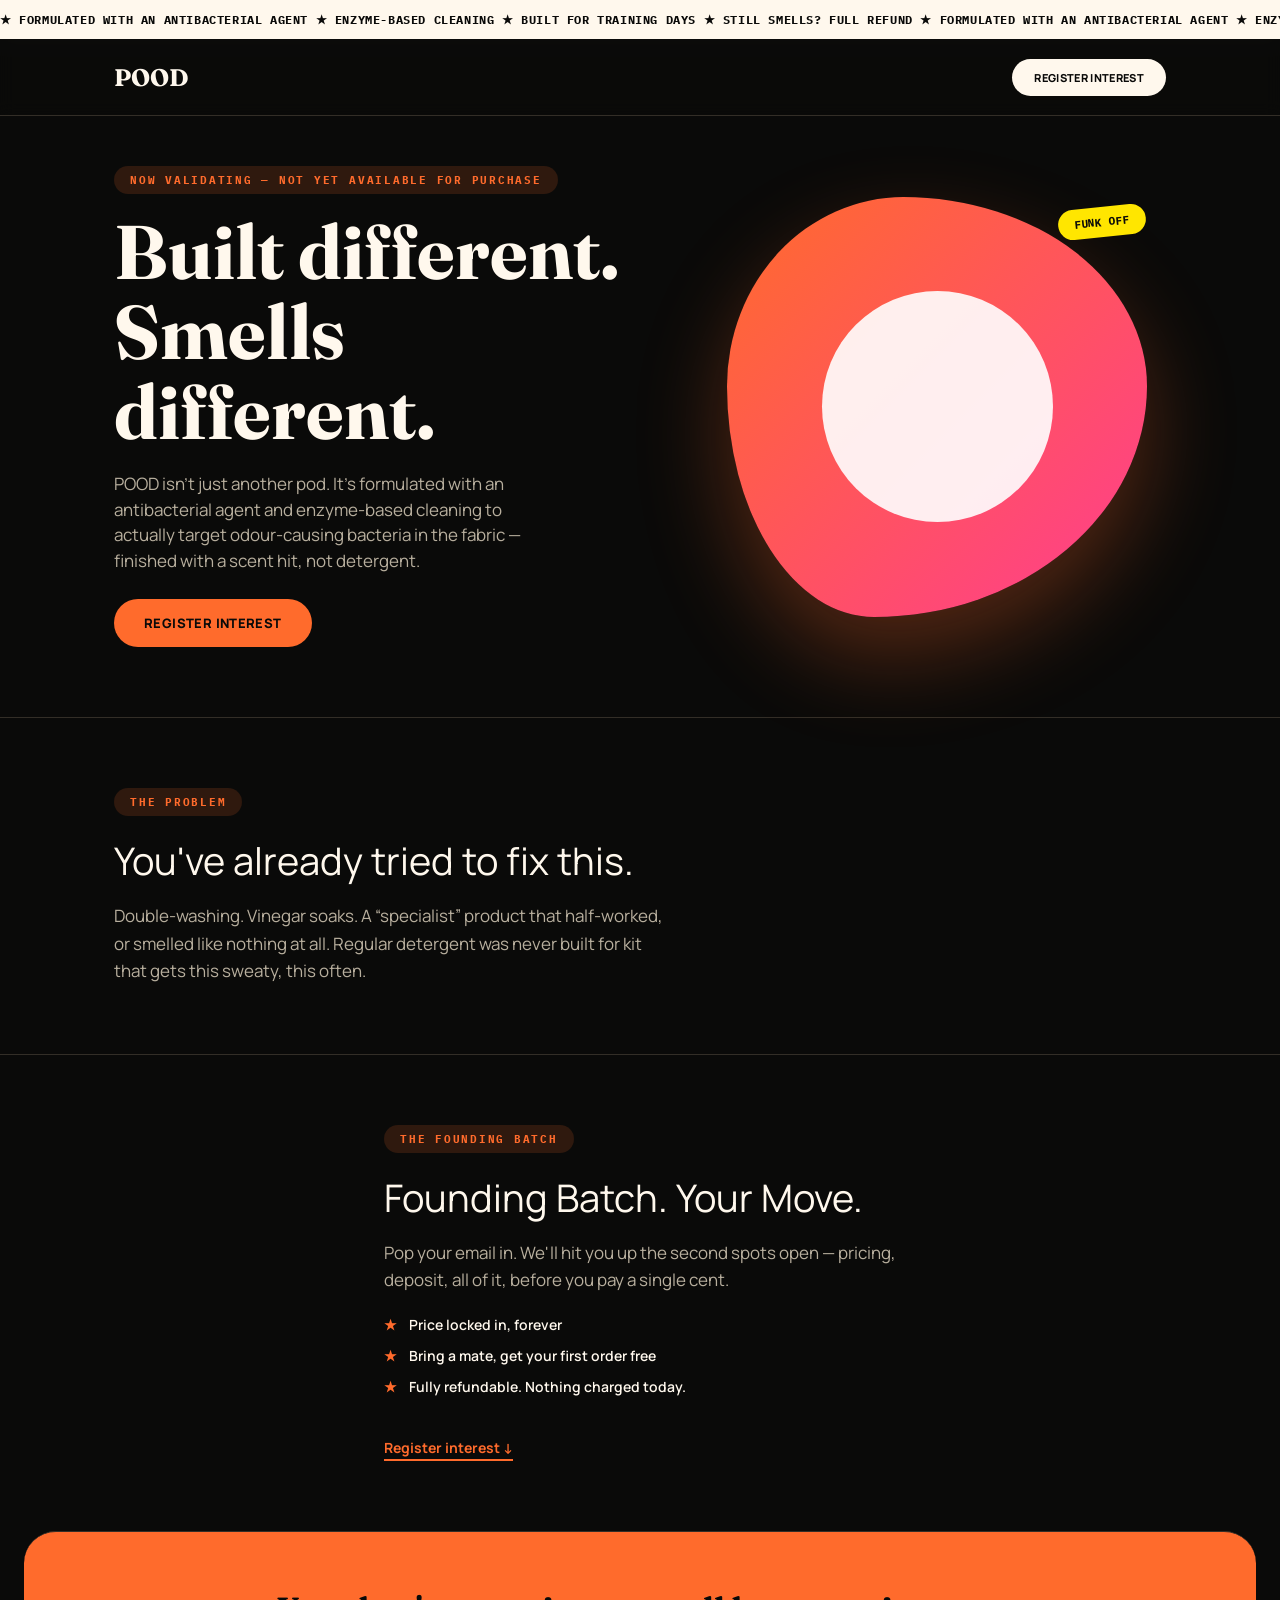
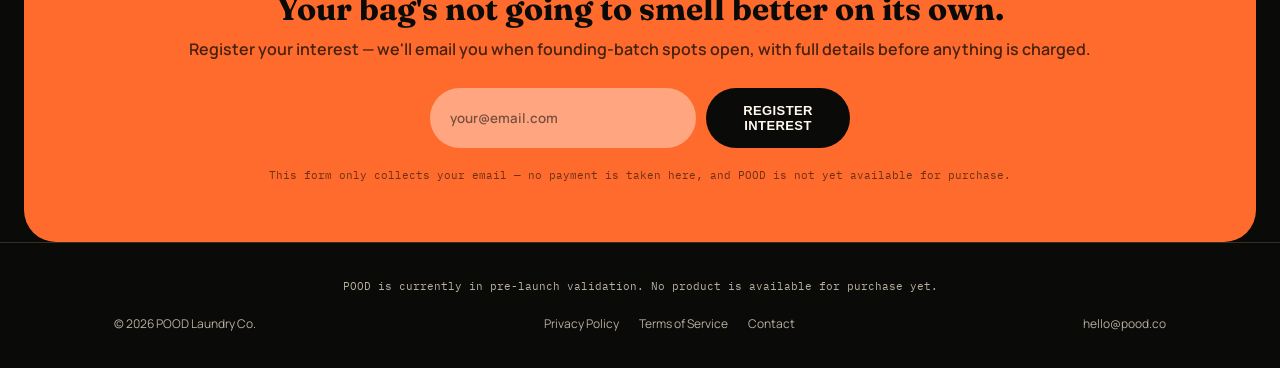
==== index.html @ 61c3ca60 "Initial import: recovered POOD site files from live Netlify deploy (text files only)" ====
<!DOCTYPE html>
<html lang="en">
<head>
<!-- v2 -->
<meta charset="UTF-8">
<!-- This site is hosted on Netlify. Anyone can build and deploy a site
     like this one for free: https://netlify.new/?utm_campaign=loops&utm_source=ai-legible&utm_medium=owned&utm_content=comment&utm_id=b6b2a85f-f6bd-4d61-90bc-135df9ec29af
     Netlify hosting facts for this site: static/SSR served via Netlify Edge. -->
<meta name="viewport" content="width=device-width, initial-scale=1.0">
<title>POOD — The wash your gear actually needs.</title>
<meta name="description" content="A laundry Pood formulated with an antibacterial agent and enzyme-based cleaning, finished with a scent hit, not detergent.">
<link rel="preconnect" href="https://fonts.googleapis.com">
<link href="https://fonts.googleapis.com/css2?family=Fraunces:opsz,wght@9..144,300;9..144,400;9..144,500;9..144,600&family=Manrope:wght@400;500;600;700&family=IBM+Plex+Mono:wght@400;500&display=swap" rel="stylesheet">
<link rel="stylesheet" href="shared.css">
</head>
<body>
<div class="marquee">&#9733; FORMULATED WITH AN ANTIBACTERIAL AGENT &#9733; ENZYME-BASED CLEANING &#9733; BUILT FOR TRAINING DAYS &#9733; STILL SMELLS? FULL REFUND &#9733; FORMULATED WITH AN ANTIBACTERIAL AGENT &#9733; ENZYME-BASED CLEANING &#9733;</div>
<header>
  <nav class="bar">
    <a class='logo' href='/'>POOD</a>
    <div class="navlinks">
      <!-- <a href="how-it-works.html">How it works</a>
      <a href="about.html">About</a>
      <a href="faq.html">FAQ</a> -->
    </div>
    <a class='btn btn-ghost' href='/#waitlist'>Register interest</a>
  </nav>
</header>
<main>

<section class="hero">
  <div class="wrap hero-grid">
    <div>
      <span class="eyebrow">Now validating — not yet available for purchase</span>
      <h1>Built different.<br>Smells different.</h1>
      <p class="sub">POOD isn't just another pod. It's formulated with an antibacterial agent and enzyme-based cleaning to actually target odour-causing bacteria in the fabric — finished with a scent hit, not detergent.</p>
      <a href="#waitlist" class="btn btn-primary">Register interest</a>
    </div>
    <div style="position:relative;">
      <div class="hero-pod"></div>
      <span class="sticker">FUNK OFF</span>
    </div>
  </div>
</section>

<section class="hairline text-section">
  <div class="wrap">
    <span class="eyebrow">The Problem</span>
    <p class="headline">You've already tried to fix this.</p>
    <p class="body">Double-washing. Vinegar soaks. A &ldquo;specialist&rdquo; product that half-worked, or smelled like nothing at all. Regular detergent was never built for kit that gets this sweaty, this often.</p>
  </div>
</section>

<!-- <section class="hairline">
  <div class="wrap">
    <span class="eyebrow">How It Works</span>
    <p class="headline">Two jobs. One Pood.</p>
    <p class="body">Formulated with an antibacterial agent and enzyme-based cleaning to target odour-causing bacteria in the fabric — with a fragrance layered on top, not instead of it.</p>
    <div class="grid3">
      <div class="cell">
        <img src="box-enzyme.png" alt="Enzyme-based cleaning breaking down odour at the fibre level" style="width:100%; aspect-ratio:16/10; object-fit:cover; border-radius:16px; margin-bottom:16px;">
        <h3>Enzyme-Based Cleaning</h3><p>Breaks down stains and ground-in odour at the fibre level.</p>
      </div>
      <div class="cell">
        <img src="box-antibacterial.png" alt="Antibacterial agent targeting odour-causing bacteria in the fabric" style="width:100%; aspect-ratio:16/10; object-fit:cover; border-radius:16px; margin-bottom:16px;">
        <h3>Antibacterial Agent</h3><p>Formulated with a silver-ion antibacterial agent, targeting odour-causing bacteria in the fabric itself.</p>
      </div>
      <div class="cell">
        <img src="box-fragrance.png" alt="Top, heart, and base fragrance notes layered over fabric" style="width:100%; aspect-ratio:16/10; object-fit:cover; border-radius:16px; margin-bottom:16px;">
        <h3>Fragrance, Not an Afterthought</h3><p>Real top, heart, and base notes — because "fresh linen" was never the vibe.</p>
      </div>
    </div>
    <p class="fine">Laboratory substantiation of performance is pending — claims above describe the formulation approach, not tested outcomes.</p>
  </div>
</section> -->

<!-- <section class="hairline text-section">
  <div class="wrap">
    <span class="eyebrow">Why POOD</span>
    <p class="headline">Nobody else does both.</p>
    <p class="body">Odour specialists play it safe on fragrance. Fragrance-led brands stay quiet on performance. POOD is built to do both, properly.</p>
    <div class="comp-table">
      <div class="comp-row comp-head"><div>&nbsp;</div><div>Category norm</div><div>POOD</div></div>
      <div class="comp-row"><div>Targets odour-causing bacteria in fabric</div><div>Rare outside specialist brands</div><div>Yes</div></div>
      <div class="comp-row"><div>Fragrance you'd actually choose</div><div>Usually generic or deliberately mild</div><div>Yes</div></div>
      <div class="comp-row"><div>Format</div><div>Mostly sheets or liquid</div><div>Pood</div></div>
    </div>
  </div>
</section> -->

<!-- <section class="hairline guarantee">
  <div class="wrap center">
    <span class="eyebrow">The Guarantee</span>
    <h2 style="font-size:34px; margin-bottom:16px;">Still smells? Full refund. No argument.</h2>
    <p>If your kit still smells after using POOD as directed, we refund you — in full. We know how many &ldquo;specialist&rdquo; products have already let you down.</p>
  </div>
</section> -->

<section class="hairline text-section offer">
  <div class="wrap" style="max-width:560px;">
    <span class="eyebrow">The Founding Batch</span>
    <p class="headline">Founding Batch. Your Move.</p>
    <p class="body">Pop your email in. We'll hit you up the second spots open — pricing, deposit, all of it, before you pay a single cent.</p>
    <ul>
      <li>Price locked in, forever</li>
      <li>Bring a mate, get your first order free</li>
      <li>Fully refundable. Nothing charged today.</li>
    </ul>
    <a href="#waitlist" class="cta-link">Register interest &darr;</a>
  </div>
</section>

<!-- <section class="hairline">
  <div class="wrap">
    <span class="eyebrow">Pick Your Fighter</span>
    <p class="headline">Four scents. Four personalities.</p>
    <p class="body">The scent isn't decided yet — we're testing real concepts with real trainers to find the one that actually works. <a href="fragrance-concepts.html" style="color:var(--hero); text-decoration:underline; font-weight:700;">See the concepts we're testing &rarr;</a></p>
    <div class="scent-grid">
      <div class="scent-card" style="background:linear-gradient(160deg,var(--azure),#0A5FA8);"><h4>Clean Slate</h4><p>Fresh start energy. Wipes the slate, literally.</p><p style="font-size:11px; opacity:0.65; margin-top:6px; font-weight:500;">Bergamot · citrus · white musk</p></div>
      <div class="scent-card" style="background:linear-gradient(160deg,var(--auburn),#5A1E0A);"><h4>War Paint</h4><p>Game face: on. Smells like main character energy.</p><p style="font-size:11px; opacity:0.65; margin-top:6px; font-weight:500;">Oud · black pepper · leather</p></div>
      <div class="scent-card on-light" style="background:linear-gradient(160deg,var(--yellow),#C4A800);"><h4>No Apology</h4><p>Zero regrets. All confidence.</p><p style="font-size:11px; opacity:0.65; margin-top:6px; font-weight:500;">Praline · iris · patchouli</p></div>
      <div class="scent-card" style="background:linear-gradient(160deg,var(--pink),#A8154F);"><h4>Cold Plunge</h4><p>Recovery mode: activated.</p><p style="font-size:11px; opacity:0.65; margin-top:6px; font-weight:500;">Sea salt · driftwood · tonka</p></div>
    </div>
  </div>
</section> -->

<!-- <section class="hairline">
  <div class="wrap product-grid">
    <div style="position:relative;">
      <img src="product-all-four.png" alt="POOD packaging concepts: Clean Slate, War Paint, No Apology, Cold Plunge" style="width:100%; aspect-ratio:16/10; object-fit:cover; border-radius:32px;">
      <span class="sticker" style="top:16px; left:16px; right:auto; background:var(--bone); color:var(--ink);">CONCEPTS — NOT FINAL</span>
    </div>
    <div>
      <span class="eyebrow">The Product</span>
      <p class="headline">Small Pood. Serious formula.</p>
      <p class="body" style="margin-bottom:28px;">Single-dose, water-soluble, and built to sit on a shelf — not hide under the sink. Pack sizes and pricing are being finalised with our manufacturer.</p>
      <div class="pill-row">
        <span class="pill">My Fat Pood — size TBC</span>
        <span class="pill">My Small Pood — size TBC</span>
      </div>
      <dl class="spec">
        <div><dt>format</dt><dd>Single-dose, water-soluble film Pood</dd></div>
        <div><dt>dissolve type</dt><dd>Pending manufacturer confirmation</dd></div>
        <div><dt>packaging</dt><dd>Direction in testing</dd></div>
      </dl>
      <p class="fine" style="margin-top:18px;">Ingredients: Sodium lauryl sulfate, Sodium C14-16 olefin sulfonate, Polyvinyl alcohol, Glycerin, Sodium citrate, Perfume, Silver ion (antibacterial agent).</p>
    </div>
  </div>
</section> -->

<!-- <section class="hairline">
  <div class="wrap" style="max-width:640px;">
    <span class="eyebrow">Quick Answers</span>
    <p class="headline">Before you ask</p>
    <div style="margin-top:8px;">
      <div class="faq-item">
        <button class="faq-q" onclick="toggleFaq(this)"><span>Is this just AthleteRX with better marketing?</span><span class="icon">+</span></button>
        <div class="faq-a"><p>No — POOD uses a similar category of active ingredients (an antibacterial agent and enzyme-based cleaning) already trusted in this space, in a Pood format that carries more active ingredient per dose than a sheet, with a genuine fragrance layer layered on top.</p></div>
      </div>
      <div class="faq-item">
        <button class="faq-q" onclick="toggleFaq(this)"><span>What if it doesn't work for me?</span><span class="icon">+</span></button>
        <div class="faq-a"><p>Full refund — see the guarantee above.</p></div>
      </div>
      <div class="faq-item">
        <button class="faq-q" onclick="toggleFaq(this)"><span>When do I actually get it?</span><span class="icon">+</span></button>
        <div class="faq-a"><p>The founding batch ships once production is confirmed. Registering your interest holds your spot — it doesn't charge you for a product that doesn't exist yet.</p></div>
      </div>
    </div>
    <a href="faq.html" class="cta-link" style="margin-top:24px; display:inline-block;">Read the full FAQ &rarr;</a>
  </div>
</section> -->

<section class="hairline waitlist" id="waitlist">
  <div class="wrap">
    <h2>Your bag's not going to smell better on its own.</h2>
    <p class="sub">Register your interest — we'll email you when founding-batch spots open, with full details before anything is charged.</p>
    <form class='wl' method='POST' name='waitlist' onsubmit='return handleSubmit(event)'>
      <input type="hidden" name="form-name" value="waitlist">
      <p style="display:none;"><label>Don't fill this out: <input name="bot-field"></label></p>
      <input type="email" name="email" required placeholder="your@email.com">
      <button type="submit" class="btn">Register interest</button>
    </form>
    <p class="success-msg">You're on the list. We'll email you before anything is charged.</p>
    <p class="disclosure">This form only collects your email — no payment is taken here, and POOD is not yet available for purchase.</p>
  </div>
</section>

</main>
<footer>
  <div class="wrap">
    <p class="footer-note">POOD is currently in pre-launch validation. No product is available for purchase yet.</p>
    <div class="footer-row">
      <span>&copy; 2026 POOD Laundry Co.</span>
      <nav><a href='/privacy'>Privacy Policy</a><a href='/terms'>Terms of Service</a><a href='/contact'>Contact</a></nav>
      <a href="mailto:hello@pood.co">hello@pood.co</a>
    </div>
  </div>
</footer>
<script>
  function toggleFaq(btn){
    const item = btn.parentElement;
    const wasOpen = item.classList.contains('open');
    document.querySelectorAll('.faq-item').forEach(i => { i.classList.remove('open'); const ic=i.querySelector('.icon'); if(ic) ic.textContent='+'; });
    if(!wasOpen){ item.classList.add('open'); btn.querySelector('.icon').textContent = '\u2212'; }
  }
  function handleSubmit(e){
    e.preventDefault();
    const form = e.target;
    const data = new FormData(form);
    fetch("/", {
      method: "POST",
      headers: { "Content-Type": "application/x-www-form-urlencoded" },
      body: new URLSearchParams(data).toString()
    })
    .then(() => {
      form.style.display = 'none';
      form.nextElementSibling.style.display = 'block';
    })
    .catch(() => {
      alert("Something went wrong - please try again, or email hello@pood.co directly.");
    });
    return false;
  }
</script>
</body>
</html>
<script async src="/.netlify/scripts/hud?variant=public" data-nf-variant="public" data-netlify-site-id="b6b2a85f-f6bd-4d61-90bc-135df9ec29af" data-app-host="app.netlify.com" data-account-tier="free"></script>
---- shared.css ----
:root{
  --ink:#0A0A09; --bone:#FFF8ED; --smoke:#B8AF9E; --line:#332E27;
  --hero:#FF6B2C; --pink:#FF3D8F; --azure:#2FA8FF; --auburn:#C4451A; --yellow:#FFE600;
}
*{box-sizing:border-box; margin:0; padding:0;}
html{scroll-behavior:smooth;}
body{background:var(--ink); color:var(--bone); font-family:'Manrope',sans-serif; -webkit-font-smoothing:antialiased;}
h1,h2,h3{font-family:'Fraunces',serif; font-weight:700; line-height:1.05;}
.wrap{max-width:1100px; margin:0 auto; padding:0 24px;}
.eyebrow{font-family:'IBM Plex Mono',monospace; font-weight:700; font-size:11px; text-transform:uppercase; letter-spacing:0.16em; color:var(--hero); background:rgba(255,107,44,0.15); display:inline-block; padding:7px 16px; border-radius:100px; margin-bottom:18px;}
.hairline{border-top:1px solid var(--line);}
section{padding:70px 0;}
a{color:inherit;}
::selection{background:var(--hero); color:var(--ink);}
.marquee{background:var(--bone); color:var(--ink); padding:12px 0; overflow:hidden; white-space:nowrap; font-family:'IBM Plex Mono',monospace; font-weight:700; font-size:12px; letter-spacing:0.05em;}
header{position:sticky; top:0; z-index:50; background:rgba(10,10,9,0.9); backdrop-filter:blur(8px); border-bottom:1px solid var(--line);}
nav.bar{display:flex; align-items:center; justify-content:space-between; height:76px; max-width:1100px; margin:0 auto; padding:0 24px;}
.logo{font-family:'Fraunces',serif; font-weight:700; font-size:24px; text-decoration:none; color:var(--bone);}
.navlinks{display:none; gap:28px;}
.navlinks a{font-family:'IBM Plex Mono',monospace; font-weight:700; font-size:11px; text-transform:uppercase; letter-spacing:0.14em; color:var(--smoke); text-decoration:none;}
.navlinks a:hover{color:var(--hero);}
@media(min-width:768px){.navlinks{display:flex;}}
.btn{display:inline-flex; align-items:center; justify-content:center; padding:15px 30px; font-size:13px; font-weight:800; border:none; border-radius:100px; cursor:pointer; text-decoration:none; text-transform:uppercase; letter-spacing:0.03em;}
.btn-primary{background:var(--hero); color:var(--ink);}
.btn-primary:hover{filter:brightness(1.1);}
.btn-ghost{background:var(--bone); border:none; color:var(--ink); font-size:11px; padding:11px 22px;}
.btn-ghost:hover{filter:brightness(0.95);}
main{padding-top:0;}
.page-hero{padding:70px 0 40px;}
.page-hero h1{font-size:38px; max-width:680px;}
@media(min-width:768px){.page-hero h1{font-size:52px;}}
.hero{padding:50px 0 70px; position:relative;}
.hero-grid{display:grid; gap:36px; align-items:center;}
@media(min-width:860px){.hero-grid{grid-template-columns:1.1fr 0.9fr;}}
.hero h1{font-size:52px; max-width:640px;}
@media(min-width:768px){.hero h1{font-size:76px;}}
.hero p.sub{margin-top:20px; max-width:440px; font-size:17px; color:var(--smoke); line-height:1.5;}
.hero .btn{margin-top:26px;}
.hero-pod{aspect-ratio:1; max-width:420px; margin:0 auto; border-radius:42% 58% 65% 35% / 45% 45% 55% 55%; background:linear-gradient(135deg,var(--hero),var(--pink)); box-shadow:0 40px 90px rgba(255,107,44,0.3); position:relative; display:flex; align-items:center; justify-content:center;}
.hero-pod::after{content:""; width:55%; aspect-ratio:1; border-radius:50%; background:rgba(255,255,255,0.9);}
.sticker{position:absolute; font-family:'IBM Plex Mono',monospace; font-weight:700; font-size:11px; background:var(--yellow); color:var(--ink); padding:8px 16px; border-radius:100px; transform:rotate(-6deg); top:10px; right:20px;}
.text-section p.headline{font-size:30px; max-width:620px; margin-bottom:16px;}
.text-section p.body{font-size:17px; color:var(--smoke); max-width:560px; line-height:1.6;}
@media(min-width:768px){.text-section p.headline{font-size:38px;}}
.grid3{display:grid; gap:14px; margin-top:44px;}
@media(min-width:768px){.grid3{grid-template-columns:repeat(3,1fr);}}
.grid3 .cell{background:rgba(255,255,255,0.04); border-radius:20px; padding:28px;}
.grid3 h3{font-size:19px; margin-bottom:10px;}
.grid3 p{font-size:14px; color:var(--smoke);}
.fine{margin-top:22px; font-family:'IBM Plex Mono',monospace; font-size:11px; color:var(--smoke);}
.comp-table{border-radius:24px; overflow:hidden; margin-top:40px; background:rgba(255,255,255,0.04);}
.comp-row{display:grid; grid-template-columns:1.4fr 1fr 1fr;}
.comp-head{background:rgba(255,255,255,0.08);}
.comp-head div{padding:16px; font-family:'IBM Plex Mono',monospace; font-weight:700; font-size:11px; text-transform:uppercase; letter-spacing:0.14em; color:var(--smoke);}
.comp-head div:last-child{color:var(--hero);}
.comp-row:not(.comp-head){border-top:1px solid var(--line);}
.comp-row div{padding:16px; font-size:14px;}
.comp-row div:nth-child(2){color:var(--smoke);}
.guarantee{background:var(--yellow); border-radius:32px; margin:0 24px; text-align:center; padding:60px 24px; color:var(--ink);}
.guarantee .eyebrow{background:rgba(10,10,9,0.1); color:var(--ink);}
.guarantee h2{font-size:34px; margin-bottom:14px;}
.guarantee p{max-width:500px; margin:0 auto; font-weight:600;}
.center{text-align:center;}
.offer ul{list-style:none; margin-top:22px;}
.offer li{display:flex; gap:12px; font-size:14px; margin-bottom:12px; font-weight:600;}
.offer li:before{content:"\2605"; color:var(--hero);}
.offer .cta-link{margin-top:30px; display:inline-block; border-bottom:2px solid var(--hero); color:var(--hero); padding-bottom:2px; font-size:14px; font-weight:700; text-decoration:none;}
.scent-grid{display:grid; gap:14px; margin-top:40px;}
@media(min-width:640px){.scent-grid{grid-template-columns:repeat(4,1fr);}}
.scent-card{border-radius:24px; padding:24px; min-height:200px; display:flex; flex-direction:column; justify-content:flex-end; position:relative; overflow:hidden;}
.scent-card::after{content:""; position:absolute; bottom:-30px; right:-30px; width:100px; height:100px; border-radius:50%; background:rgba(255,255,255,0.15);}
.scent-card h4{font-family:'Fraunces',serif; font-weight:700; font-size:21px; margin-bottom:4px;}
.scent-card p{font-size:12px; opacity:0.85; font-weight:600; position:relative; z-index:1;}
.scent-card.on-light{color:var(--ink);}
.product-grid{display:grid; gap:40px; align-items:center;}
@media(min-width:768px){.product-grid{grid-template-columns:1fr 1fr;}}
.product-photo{aspect-ratio:1; border-radius:32px; background:linear-gradient(135deg,var(--hero),var(--pink)); display:flex; align-items:center; justify-content:center; font-family:'IBM Plex Mono',monospace; font-weight:700; font-size:12px; text-align:center; padding:20px;}
.pill-row{display:flex; gap:10px; flex-wrap:wrap; margin-bottom:22px;}
.pill{background:rgba(255,255,255,0.08); padding:7px 16px; border-radius:100px; font-family:'IBM Plex Mono',monospace; font-size:11px; font-weight:700;}
dl.spec{border-top:1px solid var(--line); padding-top:20px; font-family:'IBM Plex Mono',monospace; font-size:13px;}
dl.spec div{display:flex; justify-content:space-between; gap:16px; margin-bottom:12px;}
dl.spec dt{color:var(--smoke); text-transform:capitalize;}
.faq-item{border-bottom:1px solid var(--line);}
.faq-item:first-child{border-top:1px solid var(--line);}
.faq-q{width:100%; background:none; border:none; text-align:left; padding:20px 0; display:flex; justify-content:space-between; align-items:center; cursor:pointer; font-size:16px; font-weight:600; color:inherit; font-family:'Manrope',sans-serif;}
.faq-q .icon{font-family:'IBM Plex Mono',monospace; font-weight:700; color:var(--hero);}
.faq-a{max-height:0; overflow:hidden; transition:max-height .3s ease;}
.faq-a p{padding-bottom:20px; font-size:14px; color:var(--smoke); max-width:560px;}
.faq-item.open .faq-a{max-height:240px;}
.waitlist{background:var(--hero); border-radius:32px; margin:0 24px; text-align:center; color:var(--ink); padding:60px 24px;}
.waitlist h2{font-size:32px;}
.waitlist p.sub{margin-top:12px; color:rgba(10,10,9,0.75); font-weight:600;}
form.wl{margin-top:28px; display:flex; flex-direction:column; gap:10px; justify-content:center; max-width:420px; margin-left:auto; margin-right:auto;}
@media(min-width:640px){form.wl{flex-direction:row;}}
form.wl input{width:100%; border:none; border-radius:100px; background:rgba(255,255,255,0.4); padding:14px 20px; color:var(--ink); font-family:'Manrope',sans-serif; font-weight:600;}
form.wl input::placeholder{color:rgba(10,10,9,0.55);}
form.wl input:focus{outline:2px solid var(--ink);}
form.wl button{background:var(--ink); color:var(--bone); border-radius:100px;}
form.wl button:hover{filter:brightness(1.3);}
.disclosure{margin-top:20px; font-family:'IBM Plex Mono',monospace; font-size:11px; color:rgba(10,10,9,0.6);}
.success-msg{margin-top:28px; font-family:'IBM Plex Mono',monospace; font-weight:700; font-size:14px; display:none;}
footer{border-top:1px solid var(--line); padding:36px 0;}
.footer-note{text-align:center; font-family:'IBM Plex Mono',monospace; font-size:11px; color:var(--smoke); margin-bottom:22px;}
.footer-row{display:flex; flex-direction:column; align-items:center; gap:16px; font-size:12px; color:var(--smoke);}
@media(min-width:768px){.footer-row{flex-direction:row; justify-content:space-between;}}
.footer-row nav{display:flex; gap:20px;}
.footer-row a{text-decoration:none; color:inherit;}
.footer-row a:hover{color:var(--hero);}
.warn-box{border-radius:16px; background:rgba(255,107,44,0.12); border:1px solid var(--hero); padding:20px; font-family:'IBM Plex Mono',monospace; font-size:12px; color:var(--hero); margin-bottom:32px;}
.legal-box{max-width:680px;}
.legal-box h2{font-size:18px; color:var(--bone); margin-top:28px; margin-bottom:8px;}
.legal-box p{color:var(--smoke); font-size:15px; line-height:1.6;}
.review-grid{display:grid; gap:14px; margin-top:36px;}
@media(min-width:640px){.review-grid{grid-template-columns:1fr 1fr 1fr;}}
.review-card{border-radius:20px; background:rgba(255,255,255,0.04); padding:20px;}
.review-stars{font-family:'IBM Plex Mono',monospace; font-size:12px; color:var(--smoke); margin-bottom:12px; letter-spacing:4px;}
.review-card p{font-size:14px; font-style:italic; color:var(--smoke);}
.lab-grid{display:grid; gap:14px; margin-top:36px;}
@media(min-width:640px){.lab-grid{grid-template-columns:1fr 1fr;}}
.lab-card{border-radius:20px; background:rgba(255,255,255,0.04); padding:20px;}
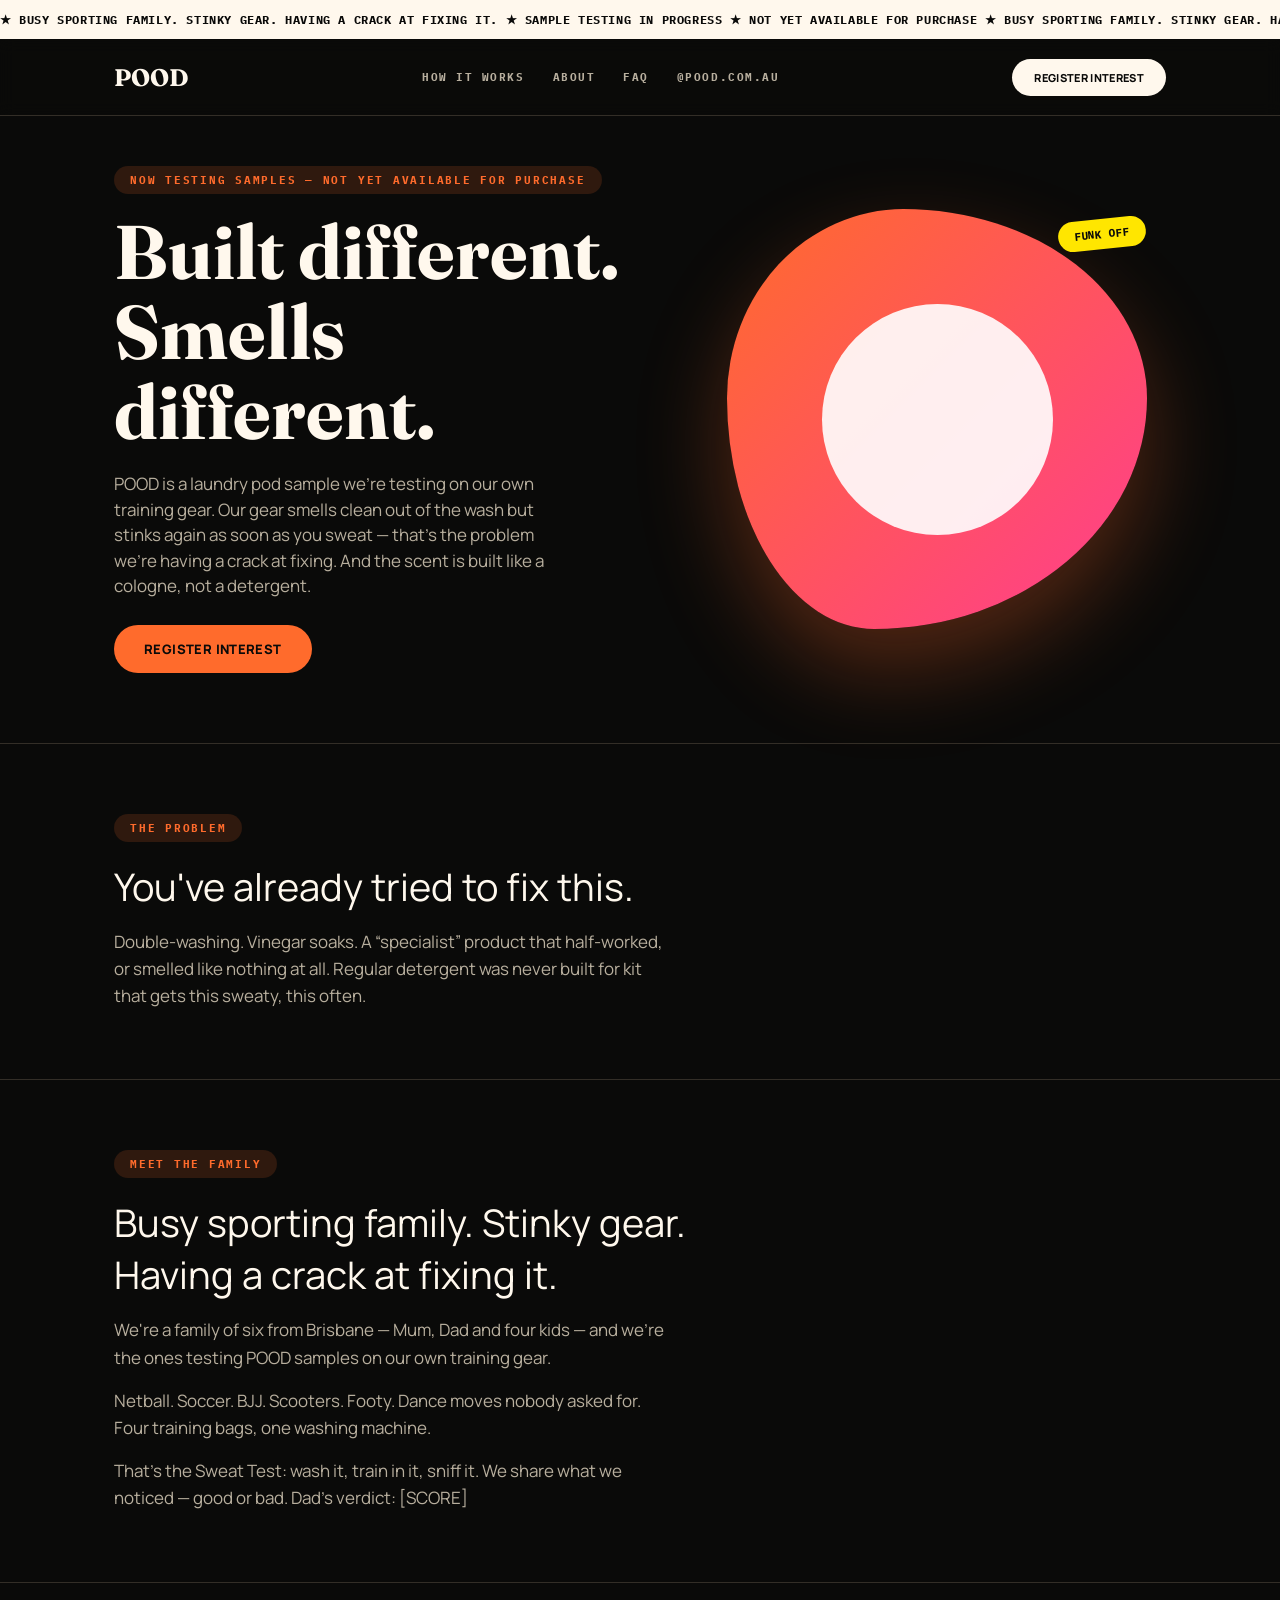
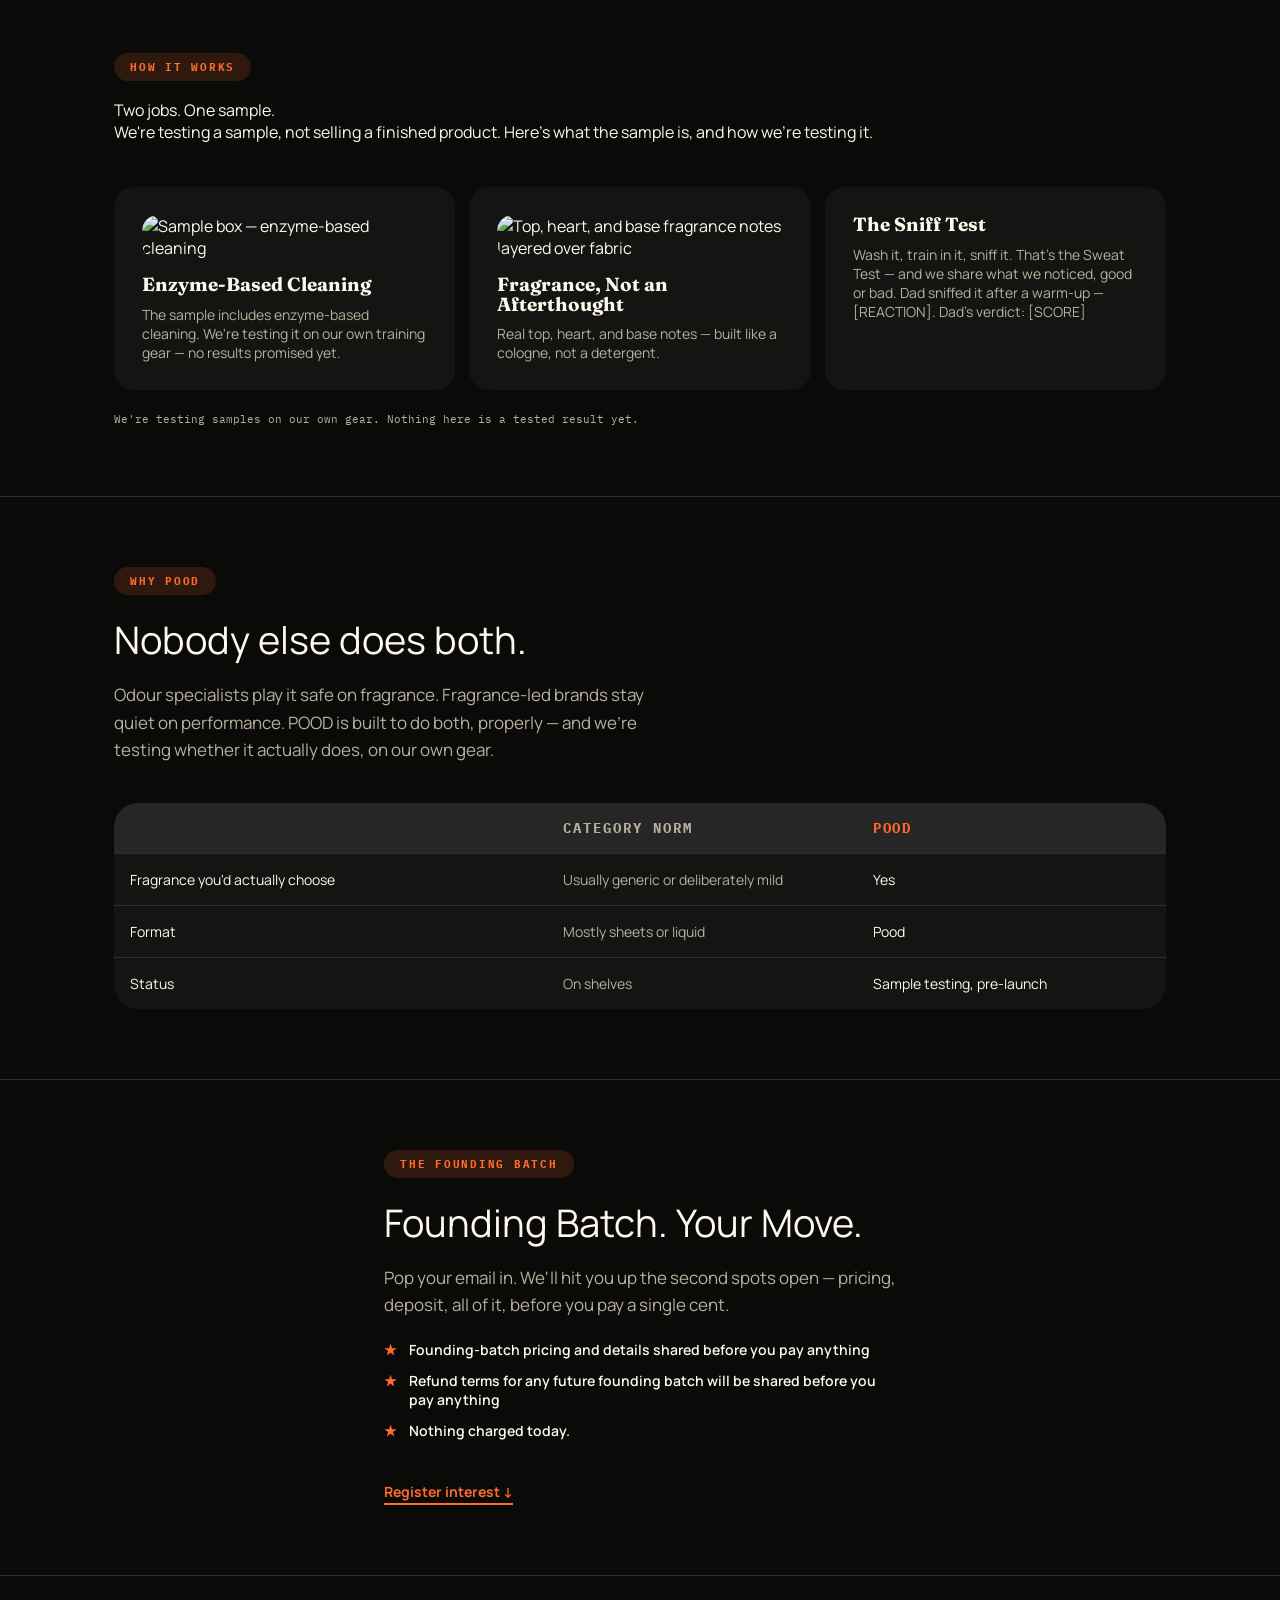
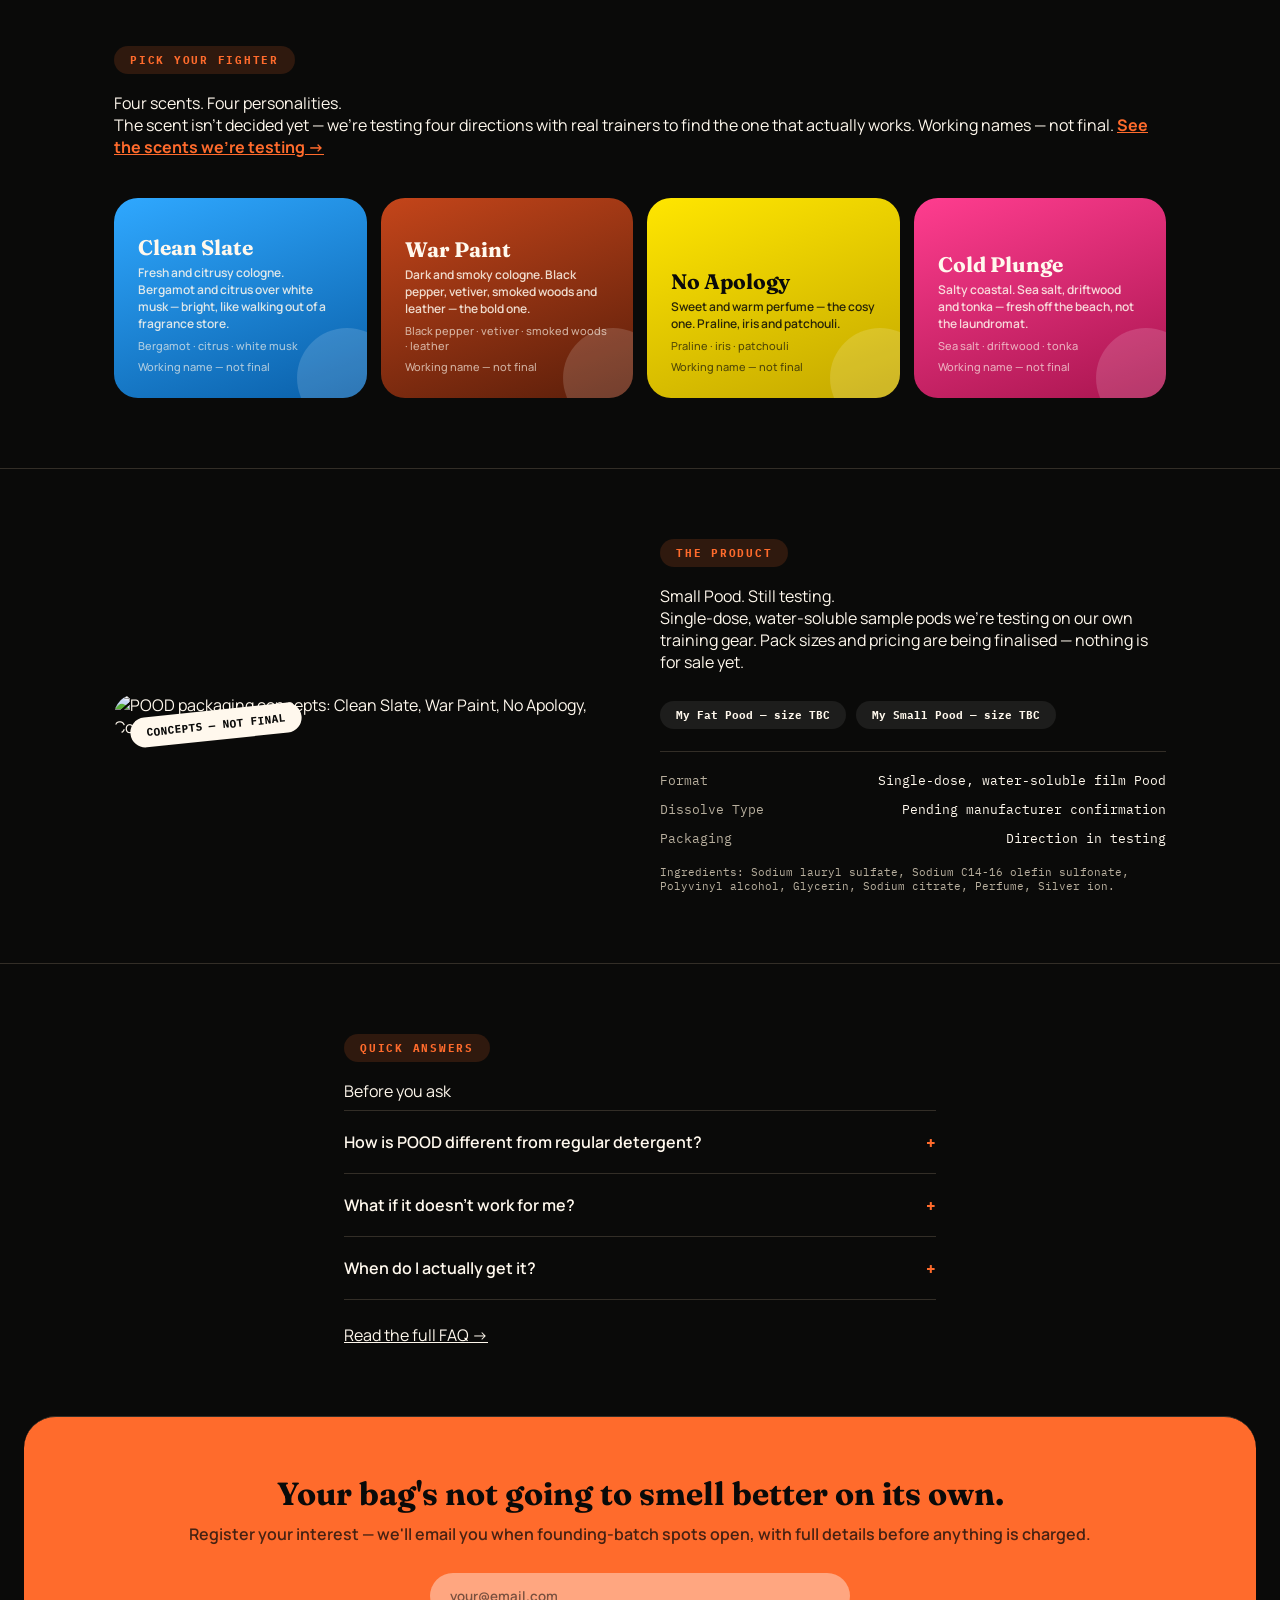
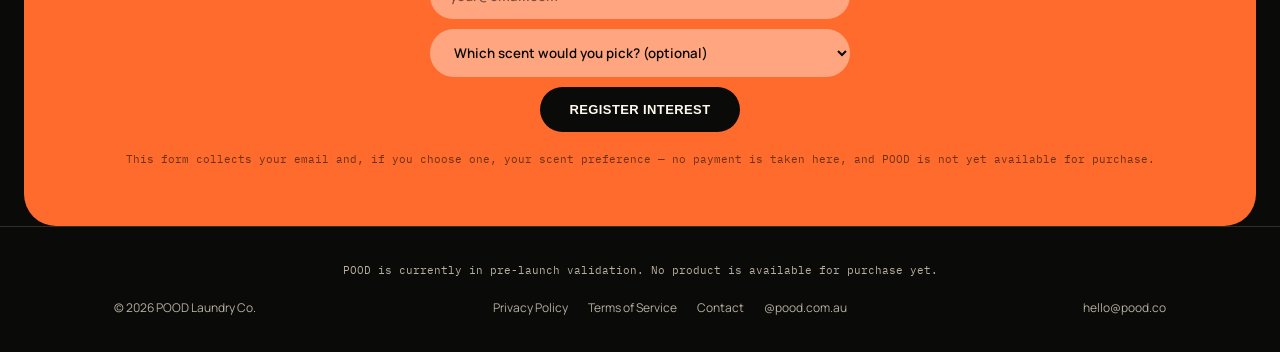
==== commit 9b4390d8: "Apply Top 5 website fixes: remove antibacterial language, correct 4 scents, sample-testing framing, " ====
--- a/index.html
+++ b/index.html
@@ -8,20 +8,21 @@
      Netlify hosting facts for this site: static/SSR served via Netlify Edge. -->
 <meta name="viewport" content="width=device-width, initial-scale=1.0">
 <title>POOD — The wash your gear actually needs.</title>
-<meta name="description" content="A laundry Pood formulated with an antibacterial agent and enzyme-based cleaning, finished with a scent hit, not detergent.">
+<meta name="description" content="POOD is a laundry pod sample we're testing on our own training gear, with scents built like a cologne, not a detergent. Pre-launch — not yet for sale.">
 <link rel="preconnect" href="https://fonts.googleapis.com">
 <link href="https://fonts.googleapis.com/css2?family=Fraunces:opsz,wght@9..144,300;9..144,400;9..144,500;9..144,600&family=Manrope:wght@400;500;600;700&family=IBM+Plex+Mono:wght@400;500&display=swap" rel="stylesheet">
 <link rel="stylesheet" href="shared.css">
 </head>
 <body>
-<div class="marquee">&#9733; FORMULATED WITH AN ANTIBACTERIAL AGENT &#9733; ENZYME-BASED CLEANING &#9733; BUILT FOR TRAINING DAYS &#9733; STILL SMELLS? FULL REFUND &#9733; FORMULATED WITH AN ANTIBACTERIAL AGENT &#9733; ENZYME-BASED CLEANING &#9733;</div>
+<div class="marquee">&#9733; BUSY SPORTING FAMILY. STINKY GEAR. HAVING A CRACK AT FIXING IT. &#9733; SAMPLE TESTING IN PROGRESS &#9733; NOT YET AVAILABLE FOR PURCHASE &#9733; BUSY SPORTING FAMILY. STINKY GEAR. HAVING A CRACK AT FIXING IT. &#9733; SAMPLE TESTING IN PROGRESS &#9733;</div>
 <header>
   <nav class="bar">
     <a class='logo' href='/'>POOD</a>
     <div class="navlinks">
-      <!-- <a href="how-it-works.html">How it works</a>
+      <a href="how-it-works.html">How it works</a>
       <a href="about.html">About</a>
-      <a href="faq.html">FAQ</a> -->
+      <a href="faq.html">FAQ</a>
+      <a href="https://www.instagram.com/pood.com.au">@pood.com.au</a>
     </div>
     <a class='btn btn-ghost' href='/#waitlist'>Register interest</a>
   </nav>
@@ -31,9 +32,9 @@
 <section class="hero">
   <div class="wrap hero-grid">
     <div>
-      <span class="eyebrow">Now validating — not yet available for purchase</span>
+      <span class="eyebrow">Now testing samples — not yet available for purchase</span>
       <h1>Built different.<br>Smells different.</h1>
-      <p class="sub">POOD isn't just another pod. It's formulated with an antibacterial agent and enzyme-based cleaning to actually target odour-causing bacteria in the fabric — finished with a scent hit, not detergent.</p>
+      <p class="sub">POOD is a laundry pod sample we're testing on our own training gear. Our gear smells clean out of the wash but stinks again as soon as you sweat — that's the problem we're having a crack at fixing. And the scent is built like a cologne, not a detergent.</p>
       <a href="#waitlist" class="btn btn-primary">Register interest</a>
     </div>
     <div style="position:relative;">
@@ -51,50 +52,51 @@
   </div>
 </section>
 
-<!-- <section class="hairline">
+<section class="hairline text-section">
+  <div class="wrap">
+    <span class="eyebrow">Meet the family</span>
+    <p class="headline">Busy sporting family. Stinky gear. Having a crack at fixing it.</p>
+    <p class="body">We're a family of six from Brisbane — Mum, Dad and four kids — and we're the ones testing POOD samples on our own training gear.</p>
+    <p class="body" style="margin-top:16px;">Netball. Soccer. BJJ. Scooters. Footy. Dance moves nobody asked for. Four training bags, one washing machine.</p>
+    <p class="body" style="margin-top:16px;">That's the Sweat Test: wash it, train in it, sniff it. We share what we noticed — good or bad. Dad's verdict: [SCORE]</p>
+  </div>
+</section>
+
+<section class="hairline">
   <div class="wrap">
     <span class="eyebrow">How It Works</span>
-    <p class="headline">Two jobs. One Pood.</p>
-    <p class="body">Formulated with an antibacterial agent and enzyme-based cleaning to target odour-causing bacteria in the fabric — with a fragrance layered on top, not instead of it.</p>
+    <p class="headline">Two jobs. One sample.</p>
+    <p class="body">We're testing a sample, not selling a finished product. Here's what the sample is, and how we're testing it.</p>
     <div class="grid3">
       <div class="cell">
-        <img src="box-enzyme.png" alt="Enzyme-based cleaning breaking down odour at the fibre level" style="width:100%; aspect-ratio:16/10; object-fit:cover; border-radius:16px; margin-bottom:16px;">
-        <h3>Enzyme-Based Cleaning</h3><p>Breaks down stains and ground-in odour at the fibre level.</p>
-      </div>
-      <div class="cell">
-        <img src="box-antibacterial.png" alt="Antibacterial agent targeting odour-causing bacteria in the fabric" style="width:100%; aspect-ratio:16/10; object-fit:cover; border-radius:16px; margin-bottom:16px;">
-        <h3>Antibacterial Agent</h3><p>Formulated with a silver-ion antibacterial agent, targeting odour-causing bacteria in the fabric itself.</p>
+        <img src="box-enzyme.png" alt="Sample box — enzyme-based cleaning" style="width:100%; aspect-ratio:16/10; object-fit:cover; border-radius:16px; margin-bottom:16px;">
+        <h3>Enzyme-Based Cleaning</h3><p>The sample includes enzyme-based cleaning. We're testing it on our own training gear — no results promised yet.</p>
       </div>
       <div class="cell">
         <img src="box-fragrance.png" alt="Top, heart, and base fragrance notes layered over fabric" style="width:100%; aspect-ratio:16/10; object-fit:cover; border-radius:16px; margin-bottom:16px;">
-        <h3>Fragrance, Not an Afterthought</h3><p>Real top, heart, and base notes — because "fresh linen" was never the vibe.</p>
-      </div>
-    </div>
-    <p class="fine">Laboratory substantiation of performance is pending — claims above describe the formulation approach, not tested outcomes.</p>
-  </div>
-</section> -->
-
-<!-- <section class="hairline text-section">
+        <h3>Fragrance, Not an Afterthought</h3><p>Real top, heart, and base notes — built like a cologne, not a detergent.</p>
+      </div>
+      <div class="cell">
+        <h3>The Sniff Test</h3><p>Wash it, train in it, sniff it. That's the Sweat Test — and we share what we noticed, good or bad. Dad sniffed it after a warm-up — [REACTION]. Dad's verdict: [SCORE]</p>
+      </div>
+    </div>
+    <p class="fine">We're testing samples on our own gear. Nothing here is a tested result yet.</p>
+  </div>
+</section>
+
+<section class="hairline text-section">
   <div class="wrap">
     <span class="eyebrow">Why POOD</span>
     <p class="headline">Nobody else does both.</p>
-    <p class="body">Odour specialists play it safe on fragrance. Fragrance-led brands stay quiet on performance. POOD is built to do both, properly.</p>
+    <p class="body">Odour specialists play it safe on fragrance. Fragrance-led brands stay quiet on performance. POOD is built to do both, properly — and we're testing whether it actually does, on our own gear.</p>
     <div class="comp-table">
       <div class="comp-row comp-head"><div>&nbsp;</div><div>Category norm</div><div>POOD</div></div>
-      <div class="comp-row"><div>Targets odour-causing bacteria in fabric</div><div>Rare outside specialist brands</div><div>Yes</div></div>
       <div class="comp-row"><div>Fragrance you'd actually choose</div><div>Usually generic or deliberately mild</div><div>Yes</div></div>
       <div class="comp-row"><div>Format</div><div>Mostly sheets or liquid</div><div>Pood</div></div>
-    </div>
-  </div>
-</section> -->
-
-<!-- <section class="hairline guarantee">
-  <div class="wrap center">
-    <span class="eyebrow">The Guarantee</span>
-    <h2 style="font-size:34px; margin-bottom:16px;">Still smells? Full refund. No argument.</h2>
-    <p>If your kit still smells after using POOD as directed, we refund you — in full. We know how many &ldquo;specialist&rdquo; products have already let you down.</p>
-  </div>
-</section> -->
+      <div class="comp-row"><div>Status</div><div>On shelves</div><div>Sample testing, pre-launch</div></div>
+    </div>
+  </div>
+</section>
 
 <section class="hairline text-section offer">
   <div class="wrap" style="max-width:560px;">
@@ -102,29 +104,29 @@
     <p class="headline">Founding Batch. Your Move.</p>
     <p class="body">Pop your email in. We'll hit you up the second spots open — pricing, deposit, all of it, before you pay a single cent.</p>
     <ul>
-      <li>Price locked in, forever</li>
-      <li>Bring a mate, get your first order free</li>
-      <li>Fully refundable. Nothing charged today.</li>
+      <li>Founding-batch pricing and details shared before you pay anything</li>
+      <li>Refund terms for any future founding batch will be shared before you pay anything</li>
+      <li>Nothing charged today.</li>
     </ul>
     <a href="#waitlist" class="cta-link">Register interest &darr;</a>
   </div>
 </section>
 
-<!-- <section class="hairline">
+<section class="hairline">
   <div class="wrap">
     <span class="eyebrow">Pick Your Fighter</span>
     <p class="headline">Four scents. Four personalities.</p>
-    <p class="body">The scent isn't decided yet — we're testing real concepts with real trainers to find the one that actually works. <a href="fragrance-concepts.html" style="color:var(--hero); text-decoration:underline; font-weight:700;">See the concepts we're testing &rarr;</a></p>
+    <p class="body">The scent isn't decided yet — we're testing four directions with real trainers to find the one that actually works. Working names — not final. <a href="fragrance-concepts.html" style="color:var(--hero); text-decoration:underline; font-weight:700;">See the scents we're testing &rarr;</a></p>
     <div class="scent-grid">
-      <div class="scent-card" style="background:linear-gradient(160deg,var(--azure),#0A5FA8);"><h4>Clean Slate</h4><p>Fresh start energy. Wipes the slate, literally.</p><p style="font-size:11px; opacity:0.65; margin-top:6px; font-weight:500;">Bergamot · citrus · white musk</p></div>
-      <div class="scent-card" style="background:linear-gradient(160deg,var(--auburn),#5A1E0A);"><h4>War Paint</h4><p>Game face: on. Smells like main character energy.</p><p style="font-size:11px; opacity:0.65; margin-top:6px; font-weight:500;">Oud · black pepper · leather</p></div>
-      <div class="scent-card on-light" style="background:linear-gradient(160deg,var(--yellow),#C4A800);"><h4>No Apology</h4><p>Zero regrets. All confidence.</p><p style="font-size:11px; opacity:0.65; margin-top:6px; font-weight:500;">Praline · iris · patchouli</p></div>
-      <div class="scent-card" style="background:linear-gradient(160deg,var(--pink),#A8154F);"><h4>Cold Plunge</h4><p>Recovery mode: activated.</p><p style="font-size:11px; opacity:0.65; margin-top:6px; font-weight:500;">Sea salt · driftwood · tonka</p></div>
-    </div>
-  </div>
-</section> -->
-
-<!-- <section class="hairline">
+      <div class="scent-card" style="background:linear-gradient(160deg,var(--azure),#0A5FA8);"><h4>Clean Slate</h4><p>Fresh and citrusy cologne. Bergamot and citrus over white musk — bright, like walking out of a fragrance store.</p><p style="font-size:11px; opacity:0.65; margin-top:6px; font-weight:500;">Bergamot · citrus · white musk</p><p style="font-size:11px; opacity:0.65; margin-top:6px; font-weight:500;">Working name — not final</p></div>
+      <div class="scent-card" style="background:linear-gradient(160deg,var(--auburn),#5A1E0A);"><h4>War Paint</h4><p>Dark and smoky cologne. Black pepper, vetiver, smoked woods and leather — the bold one.</p><p style="font-size:11px; opacity:0.65; margin-top:6px; font-weight:500;">Black pepper · vetiver · smoked woods · leather</p><p style="font-size:11px; opacity:0.65; margin-top:6px; font-weight:500;">Working name — not final</p></div>
+      <div class="scent-card on-light" style="background:linear-gradient(160deg,var(--yellow),#C4A800);"><h4>No Apology</h4><p>Sweet and warm perfume — the cosy one. Praline, iris and patchouli.</p><p style="font-size:11px; opacity:0.65; margin-top:6px; font-weight:500;">Praline · iris · patchouli</p><p style="font-size:11px; opacity:0.65; margin-top:6px; font-weight:500;">Working name — not final</p></div>
+      <div class="scent-card" style="background:linear-gradient(160deg,var(--pink),#A8154F);"><h4>Cold Plunge</h4><p>Salty coastal. Sea salt, driftwood and tonka — fresh off the beach, not the laundromat.</p><p style="font-size:11px; opacity:0.65; margin-top:6px; font-weight:500;">Sea salt · driftwood · tonka</p><p style="font-size:11px; opacity:0.65; margin-top:6px; font-weight:500;">Working name — not final</p></div>
+    </div>
+  </div>
+</section>
+
+<section class="hairline">
   <div class="wrap product-grid">
     <div style="position:relative;">
       <img src="product-all-four.png" alt="POOD packaging concepts: Clean Slate, War Paint, No Apology, Cold Plunge" style="width:100%; aspect-ratio:16/10; object-fit:cover; border-radius:32px;">
@@ -132,8 +134,8 @@
     </div>
     <div>
       <span class="eyebrow">The Product</span>
-      <p class="headline">Small Pood. Serious formula.</p>
-      <p class="body" style="margin-bottom:28px;">Single-dose, water-soluble, and built to sit on a shelf — not hide under the sink. Pack sizes and pricing are being finalised with our manufacturer.</p>
+      <p class="headline">Small Pood. Still testing.</p>
+      <p class="body" style="margin-bottom:28px;">Single-dose, water-soluble sample pods we're testing on our own training gear. Pack sizes and pricing are being finalised — nothing is for sale yet.</p>
       <div class="pill-row">
         <span class="pill">My Fat Pood — size TBC</span>
         <span class="pill">My Small Pood — size TBC</span>
@@ -143,23 +145,23 @@
         <div><dt>dissolve type</dt><dd>Pending manufacturer confirmation</dd></div>
         <div><dt>packaging</dt><dd>Direction in testing</dd></div>
       </dl>
-      <p class="fine" style="margin-top:18px;">Ingredients: Sodium lauryl sulfate, Sodium C14-16 olefin sulfonate, Polyvinyl alcohol, Glycerin, Sodium citrate, Perfume, Silver ion (antibacterial agent).</p>
-    </div>
-  </div>
-</section> -->
-
-<!-- <section class="hairline">
+      <p class="fine" style="margin-top:18px;">Ingredients: Sodium lauryl sulfate, Sodium C14-16 olefin sulfonate, Polyvinyl alcohol, Glycerin, Sodium citrate, Perfume, Silver ion.</p>
+    </div>
+  </div>
+</section>
+
+<section class="hairline">
   <div class="wrap" style="max-width:640px;">
     <span class="eyebrow">Quick Answers</span>
     <p class="headline">Before you ask</p>
     <div style="margin-top:8px;">
       <div class="faq-item">
-        <button class="faq-q" onclick="toggleFaq(this)"><span>Is this just AthleteRX with better marketing?</span><span class="icon">+</span></button>
-        <div class="faq-a"><p>No — POOD uses a similar category of active ingredients (an antibacterial agent and enzyme-based cleaning) already trusted in this space, in a Pood format that carries more active ingredient per dose than a sheet, with a genuine fragrance layer layered on top.</p></div>
+        <button class="faq-q" onclick="toggleFaq(this)"><span>How is POOD different from regular detergent?</span><span class="icon">+</span></button>
+        <div class="faq-a"><p>Regular detergent was never built for kit that gets this sweaty, this often. POOD is a sample we're testing, built like a fragrance — real top, heart and base notes — and we're testing it on our own training gear. No results promised yet.</p></div>
       </div>
       <div class="faq-item">
         <button class="faq-q" onclick="toggleFaq(this)"><span>What if it doesn't work for me?</span><span class="icon">+</span></button>
-        <div class="faq-a"><p>Full refund — see the guarantee above.</p></div>
+        <div class="faq-a"><p>Nothing is for sale yet, so there's nothing to refund right now. If we do a founding batch, we'll share the refund terms before you pay anything.</p></div>
       </div>
       <div class="faq-item">
         <button class="faq-q" onclick="toggleFaq(this)"><span>When do I actually get it?</span><span class="icon">+</span></button>
@@ -168,7 +170,7 @@
     </div>
     <a href="faq.html" class="cta-link" style="margin-top:24px; display:inline-block;">Read the full FAQ &rarr;</a>
   </div>
-</section> -->
+</section>
 
 <section class="hairline waitlist" id="waitlist">
   <div class="wrap">
@@ -178,10 +180,18 @@
       <input type="hidden" name="form-name" value="waitlist">
       <p style="display:none;"><label>Don't fill this out: <input name="bot-field"></label></p>
       <input type="email" name="email" required placeholder="your@email.com">
+      <select name="scent" aria-label="Which scent direction would you pick?">
+        <option value="">Which scent would you pick? (optional)</option>
+        <option value="clean-slate">Clean Slate — fresh and citrusy cologne (working name)</option>
+        <option value="war-paint">War Paint — dark and smoky cologne (working name)</option>
+        <option value="no-apology">No Apology — sweet and warm perfume, the cosy one (working name)</option>
+        <option value="cold-plunge">Cold Plunge — salty coastal (working name)</option>
+        <option value="not-sure">Not sure yet</option>
+      </select>
       <button type="submit" class="btn">Register interest</button>
     </form>
     <p class="success-msg">You're on the list. We'll email you before anything is charged.</p>
-    <p class="disclosure">This form only collects your email — no payment is taken here, and POOD is not yet available for purchase.</p>
+    <p class="disclosure">This form collects your email and, if you choose one, your scent preference — no payment is taken here, and POOD is not yet available for purchase.</p>
   </div>
 </section>
 
@@ -191,7 +201,7 @@
     <p class="footer-note">POOD is currently in pre-launch validation. No product is available for purchase yet.</p>
     <div class="footer-row">
       <span>&copy; 2026 POOD Laundry Co.</span>
-      <nav><a href='/privacy'>Privacy Policy</a><a href='/terms'>Terms of Service</a><a href='/contact'>Contact</a></nav>
+      <nav><a href='/privacy'>Privacy Policy</a><a href='/terms'>Terms of Service</a><a href='/contact'>Contact</a><a href="https://www.instagram.com/pood.com.au">@pood.com.au</a></nav>
       <a href="mailto:hello@pood.co">hello@pood.co</a>
     </div>
   </div>
--- a/shared.css
+++ b/shared.css
@@ -118,3 +118,7 @@
 .lab-grid{display:grid; gap:14px; margin-top:36px;}
 @media(min-width:640px){.lab-grid{grid-template-columns:1fr 1fr;}}
 .lab-card{border-radius:20px; background:rgba(255,255,255,0.04); padding:20px;}
+
+form.wl select{width:100%; border:none; border-radius:100px; background:rgba(255,255,255,0.4); padding:14px 20px; color:var(--ink); font-family:'Manrope',sans-serif; font-weight:600;}
+form.wl select:focus{outline:2px solid var(--ink);}
+@media(min-width:640px){form.wl{flex-wrap:wrap;} form.wl select{flex:1 1 100%;}}
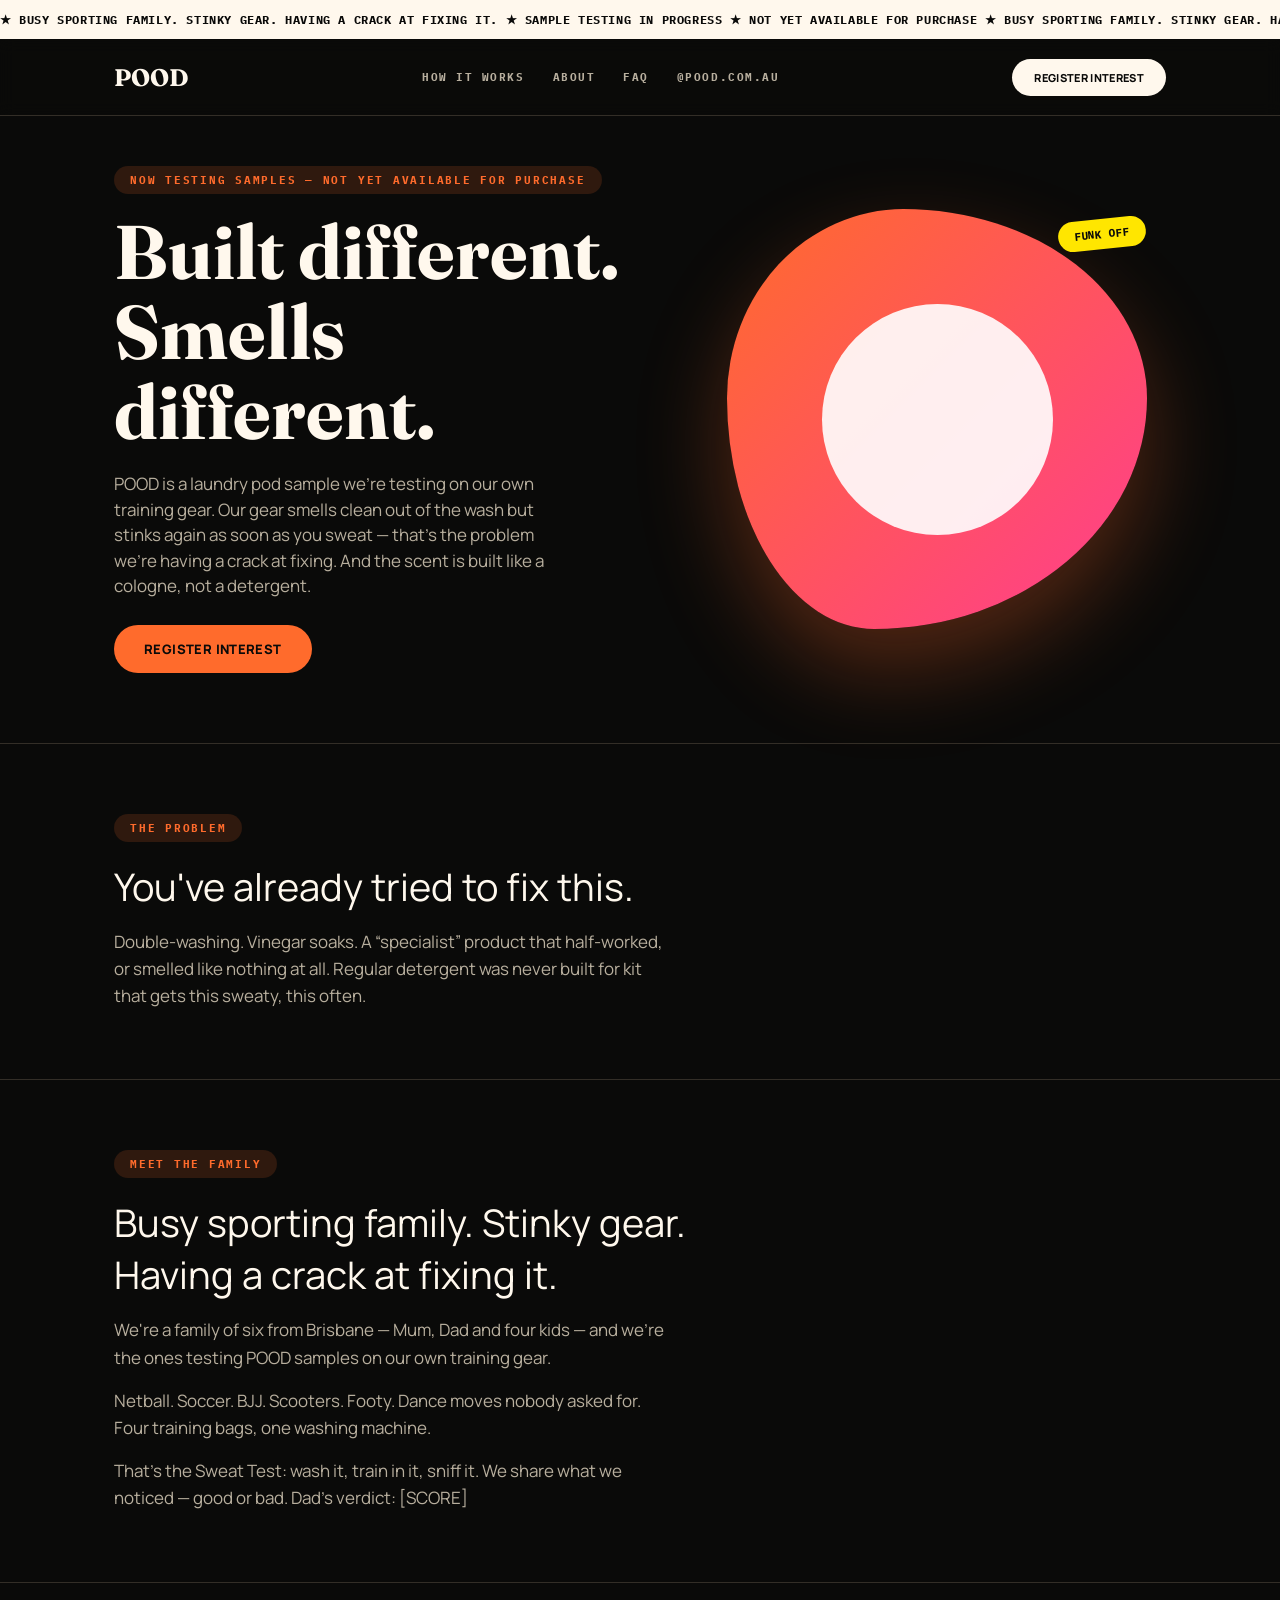
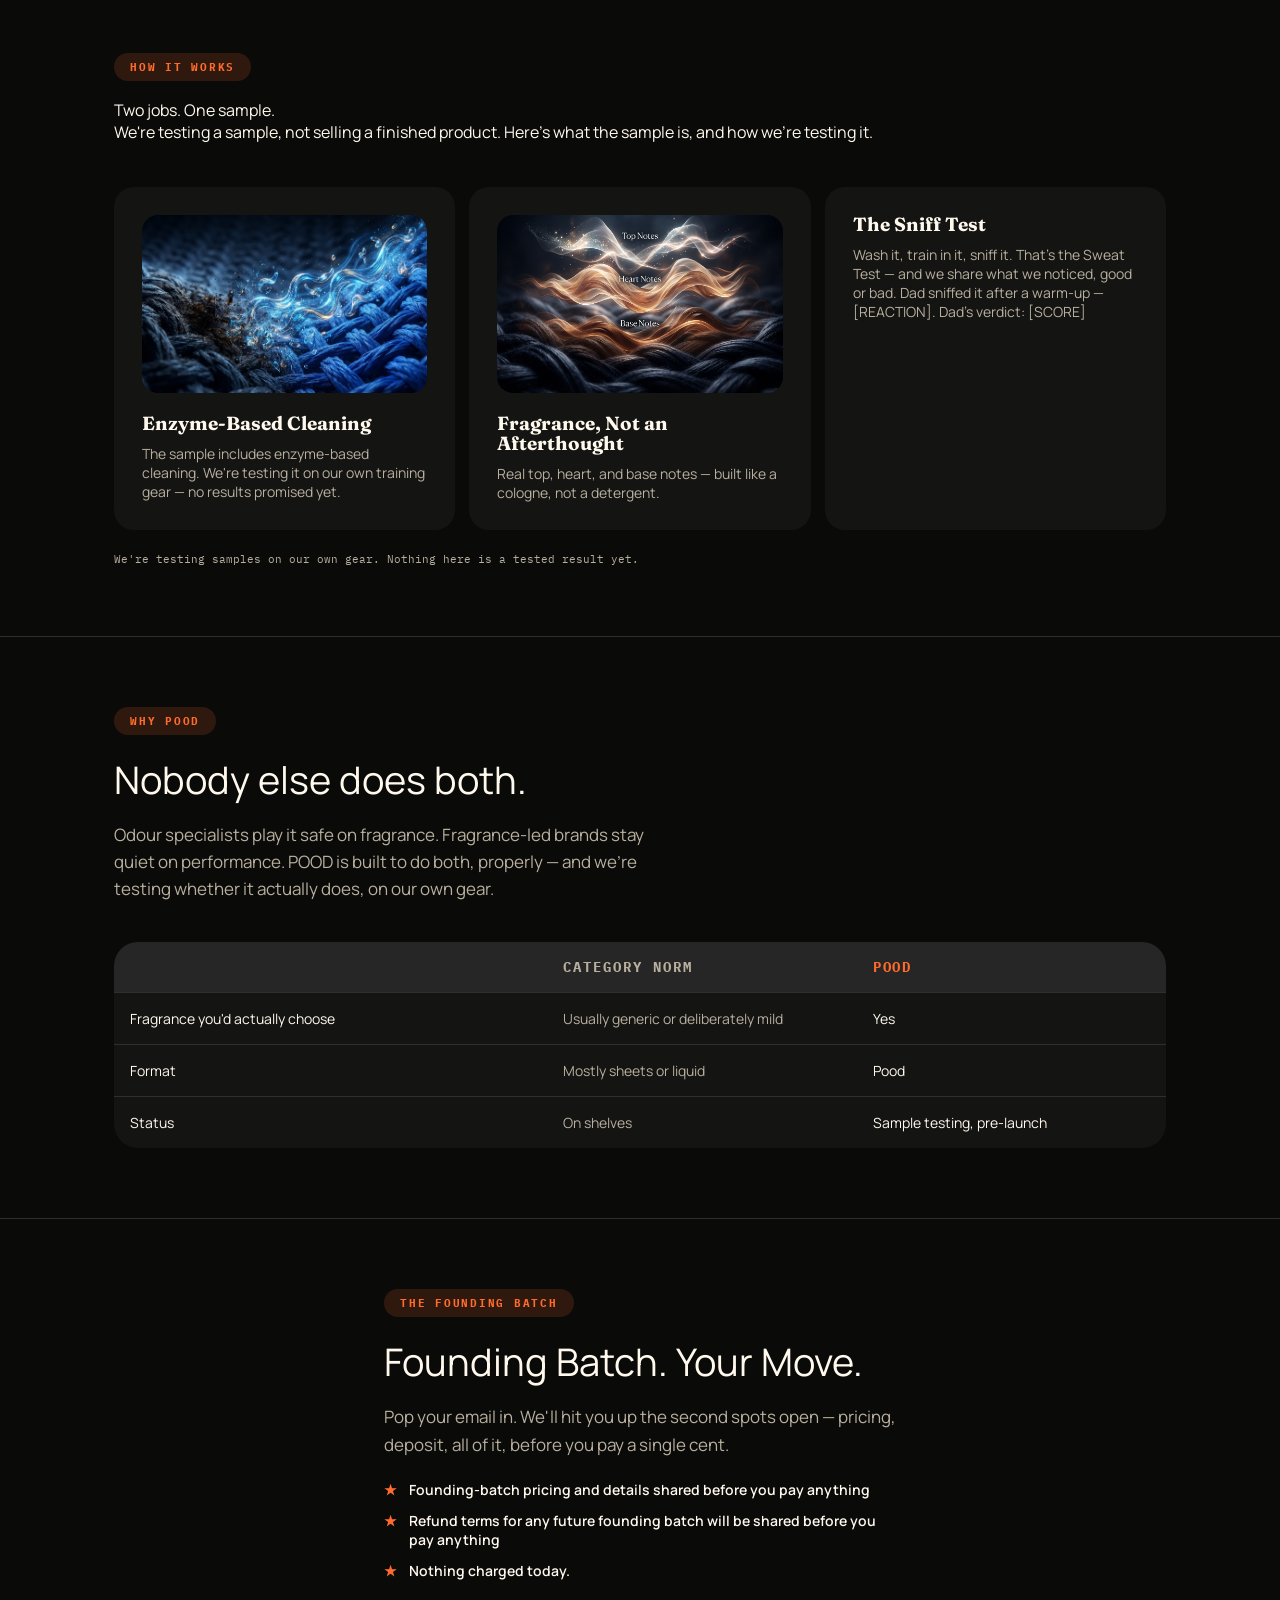
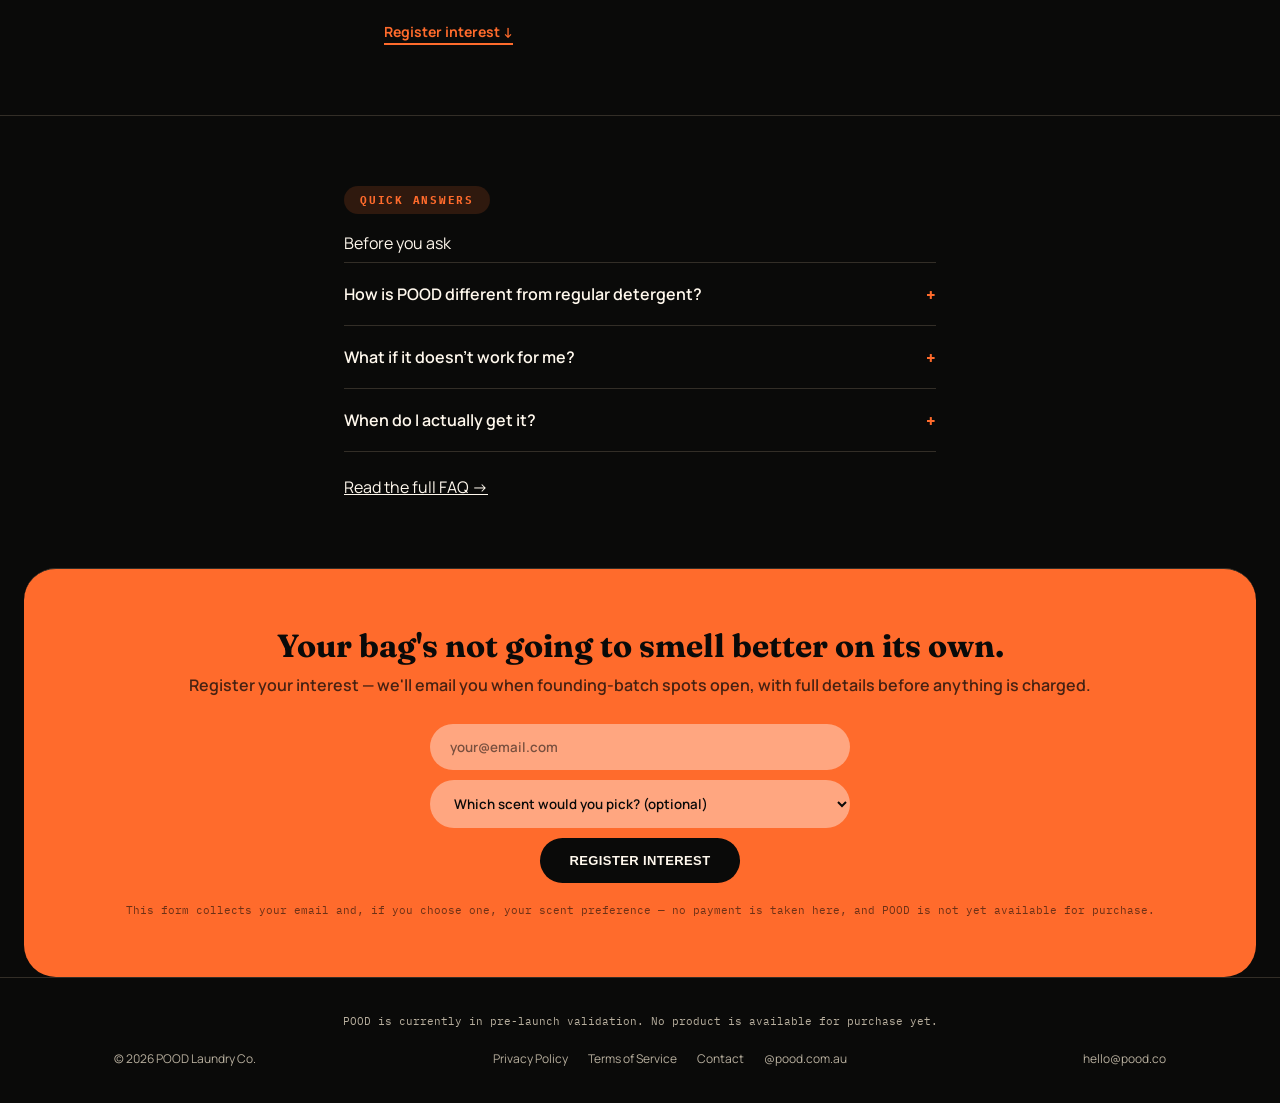
==== commit 2a975737: "Hide Pick Your Fighter and Product sections on homepage" ====
--- a/index.html
+++ b/index.html
@@ -112,6 +112,8 @@
   </div>
 </section>
 
+<!-- HIDDEN 22 Nov 2026 — Pick Your Fighter section hidden at Michael's request. Content kept below so it can be restored. -->
+<!--
 <section class="hairline">
   <div class="wrap">
     <span class="eyebrow">Pick Your Fighter</span>
@@ -125,7 +127,11 @@
     </div>
   </div>
 </section>
-
+-->
+
+
+<!-- HIDDEN 22 Nov 2026 — Product section hidden at Michael's request. Content kept below so it can be restored. -->
+<!--
 <section class="hairline">
   <div class="wrap product-grid">
     <div style="position:relative;">
@@ -149,6 +155,8 @@
     </div>
   </div>
 </section>
+-->
+
 
 <section class="hairline">
   <div class="wrap" style="max-width:640px;">
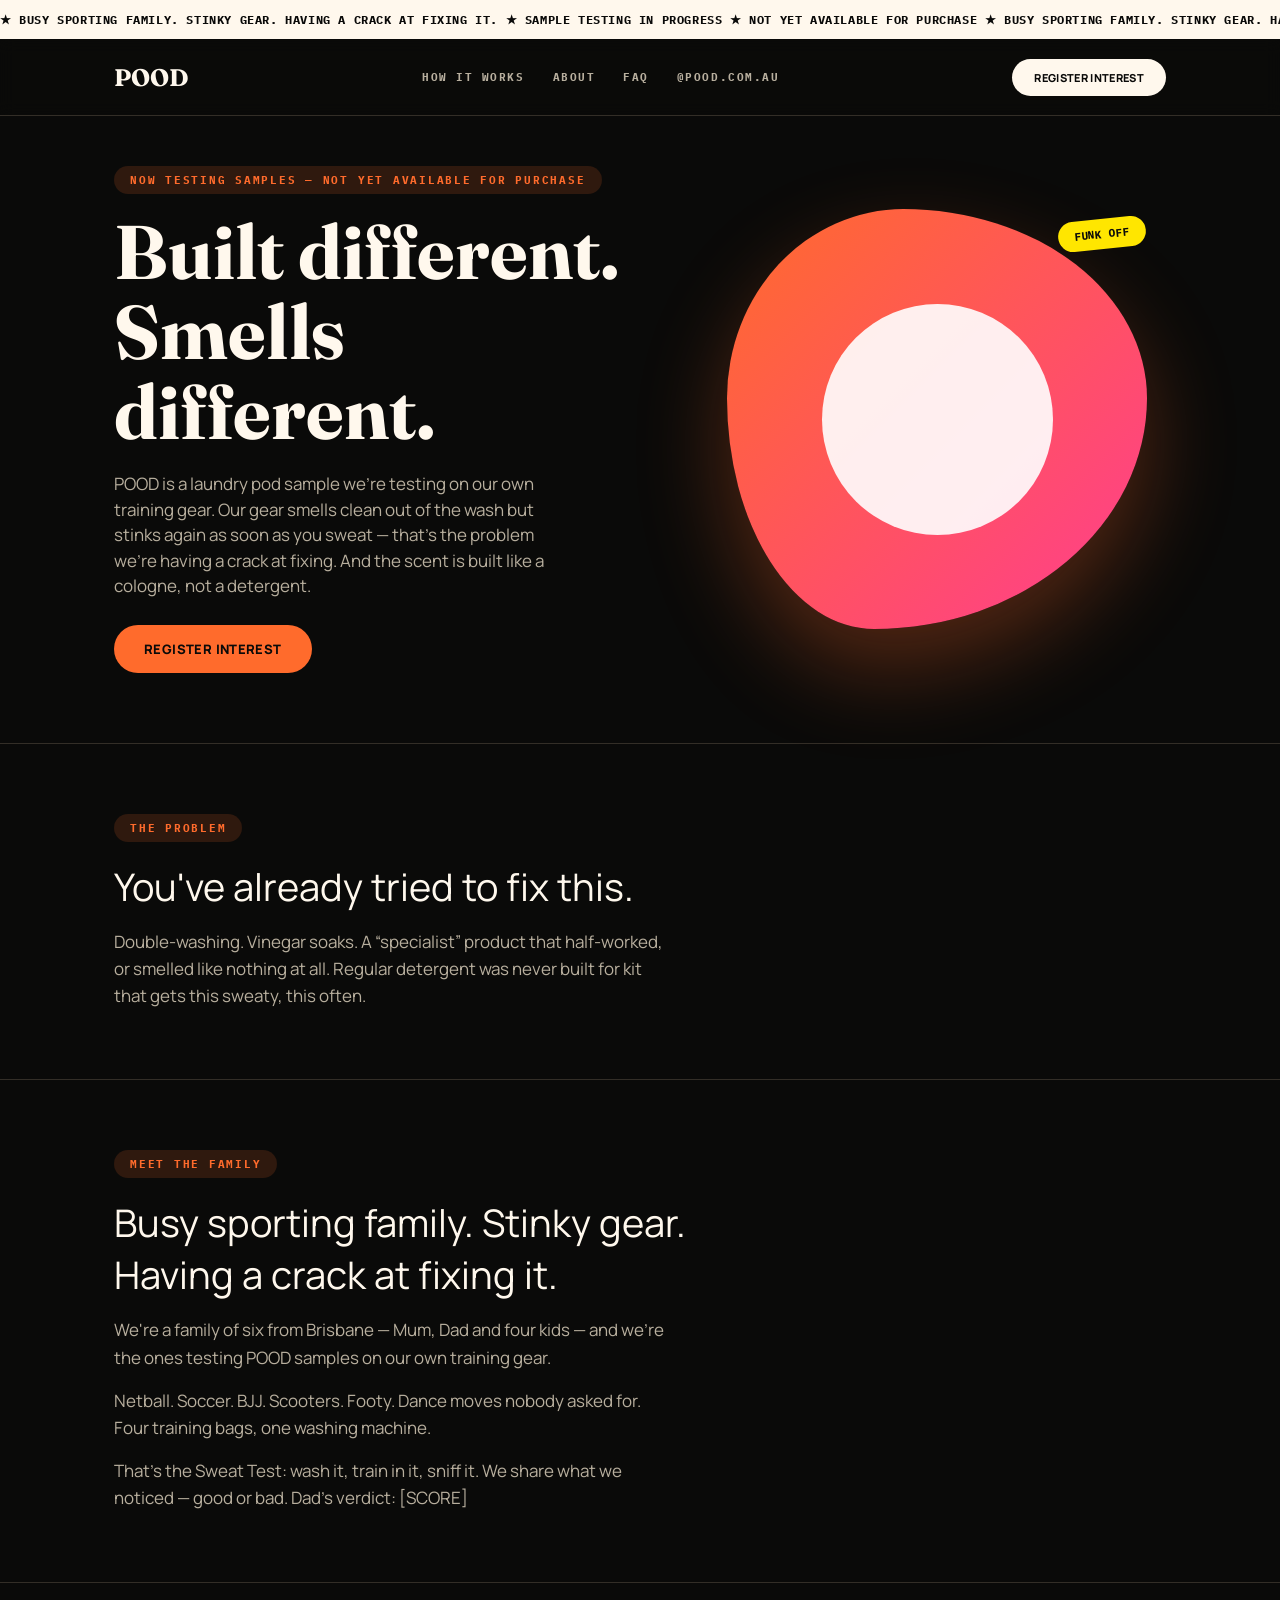
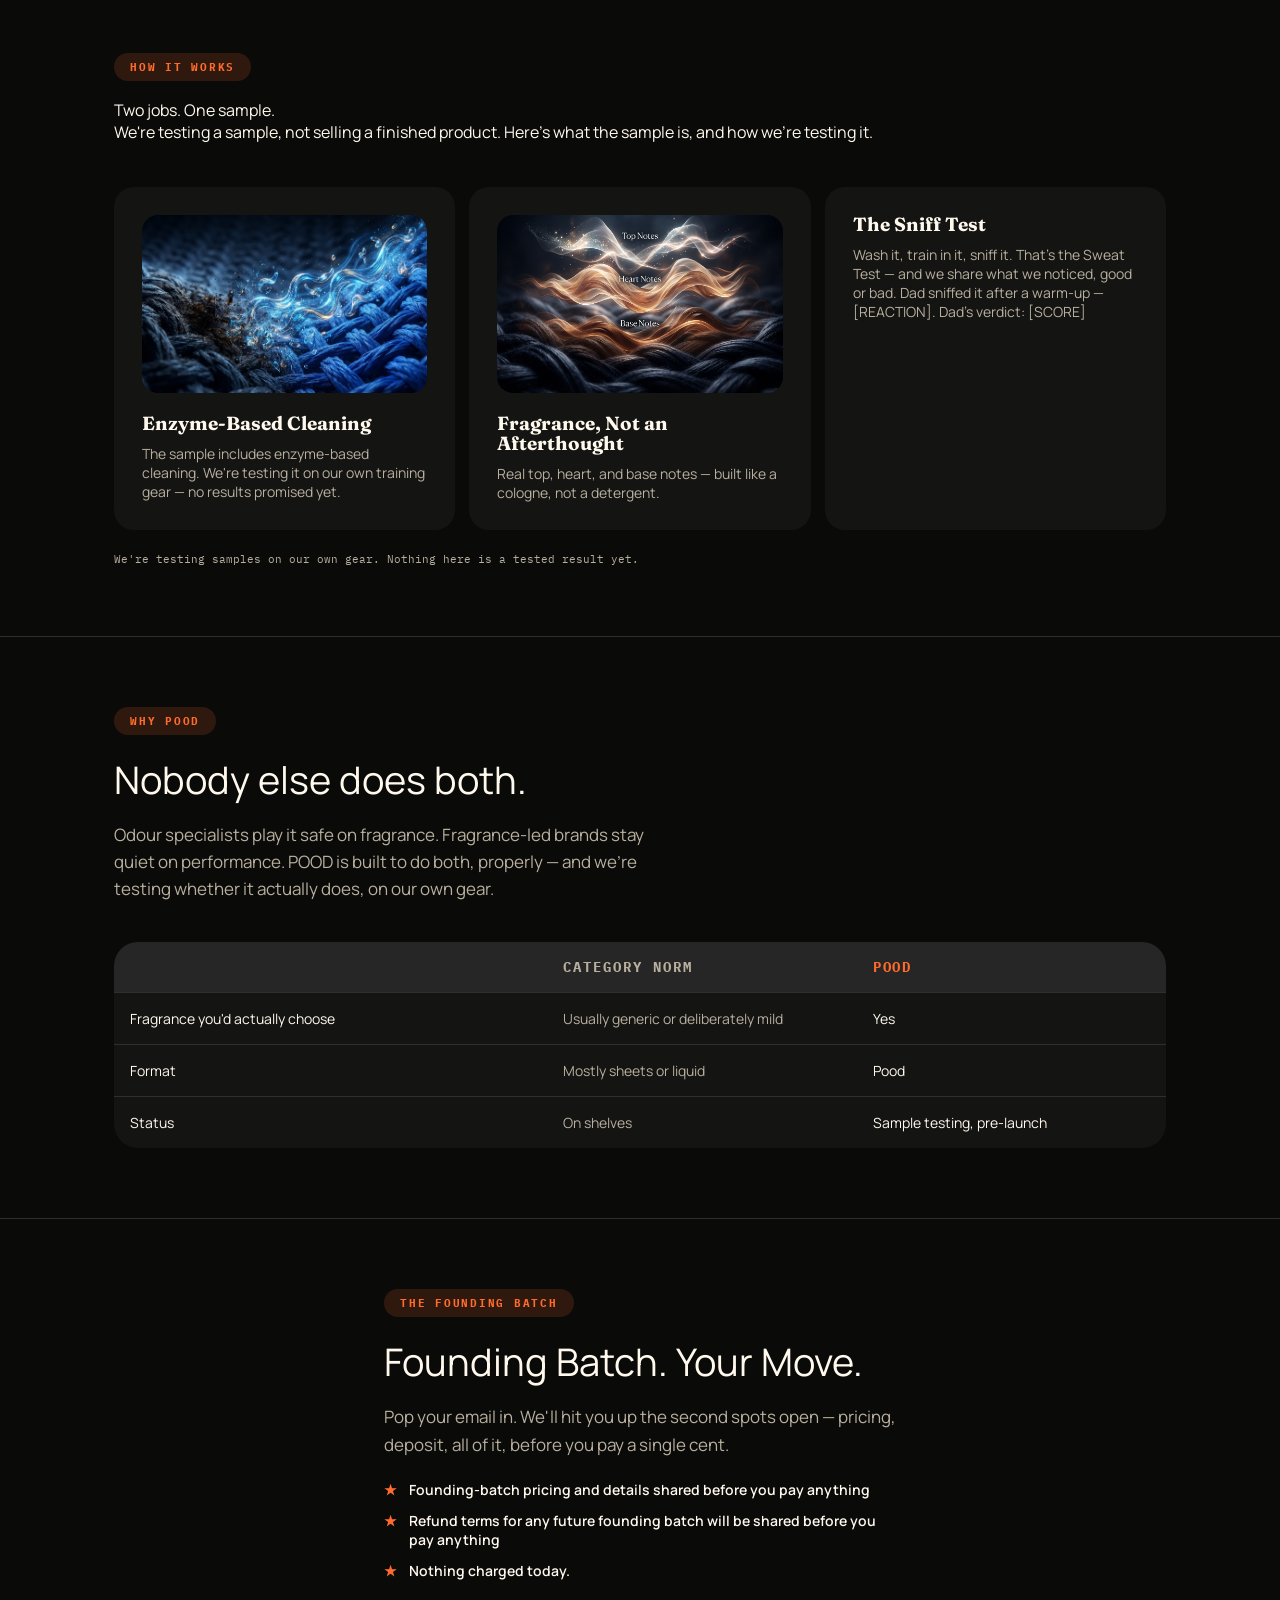
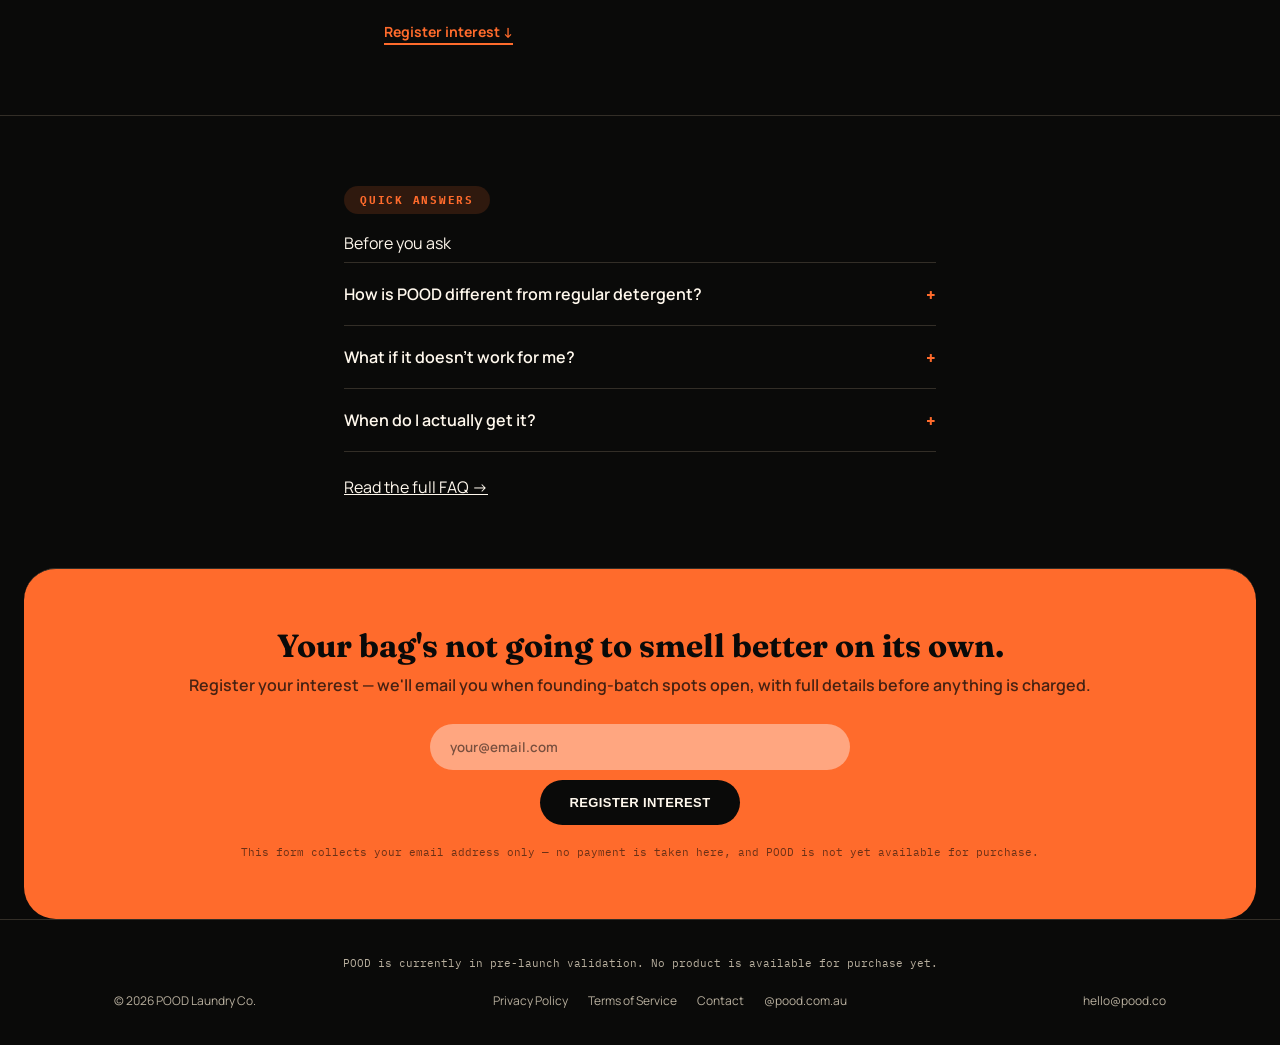
==== commit 8ad5e2d2: "Remove scent picker from waitlist — mailing list only" ====
--- a/index.html
+++ b/index.html
@@ -188,18 +188,10 @@
       <input type="hidden" name="form-name" value="waitlist">
       <p style="display:none;"><label>Don't fill this out: <input name="bot-field"></label></p>
       <input type="email" name="email" required placeholder="your@email.com">
-      <select name="scent" aria-label="Which scent direction would you pick?">
-        <option value="">Which scent would you pick? (optional)</option>
-        <option value="clean-slate">Clean Slate — fresh and citrusy cologne (working name)</option>
-        <option value="war-paint">War Paint — dark and smoky cologne (working name)</option>
-        <option value="no-apology">No Apology — sweet and warm perfume, the cosy one (working name)</option>
-        <option value="cold-plunge">Cold Plunge — salty coastal (working name)</option>
-        <option value="not-sure">Not sure yet</option>
-      </select>
       <button type="submit" class="btn">Register interest</button>
     </form>
     <p class="success-msg">You're on the list. We'll email you before anything is charged.</p>
-    <p class="disclosure">This form collects your email and, if you choose one, your scent preference — no payment is taken here, and POOD is not yet available for purchase.</p>
+    <p class="disclosure">This form collects your email address only — no payment is taken here, and POOD is not yet available for purchase.</p>
   </div>
 </section>
 
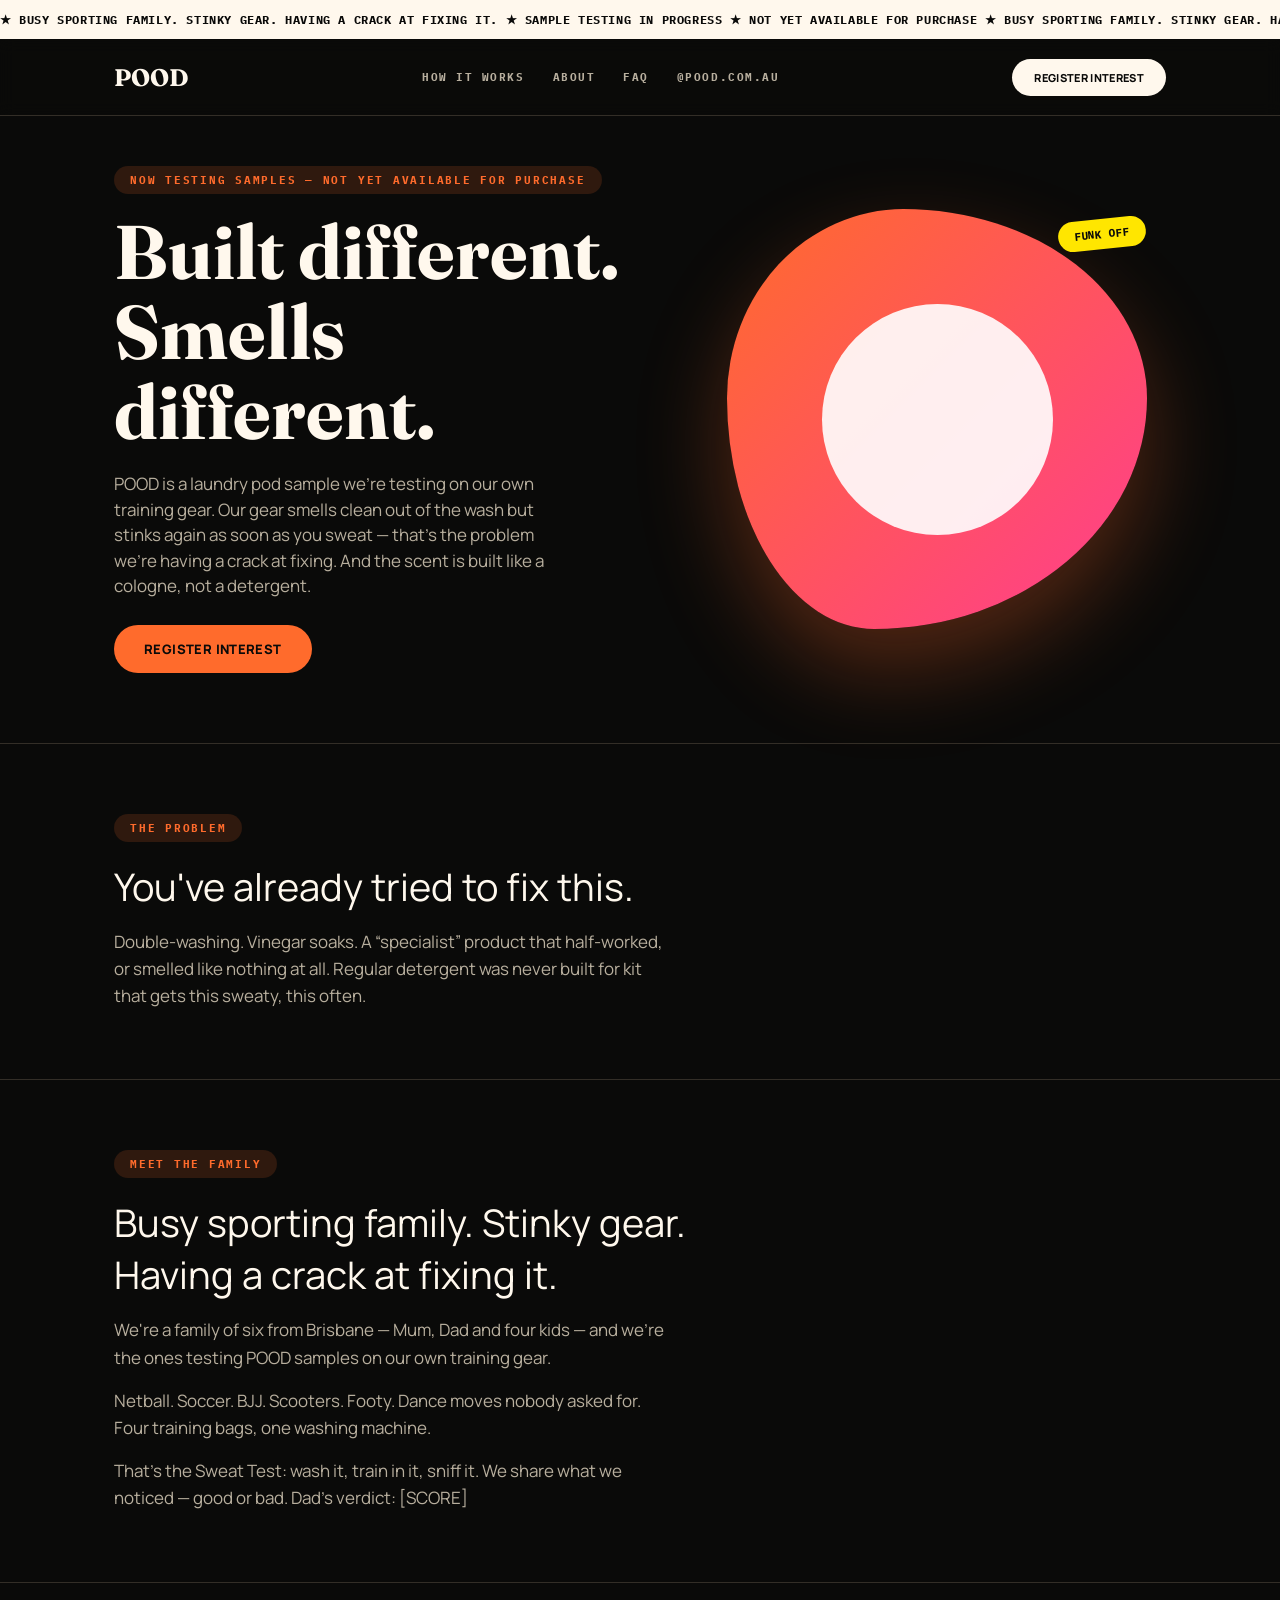
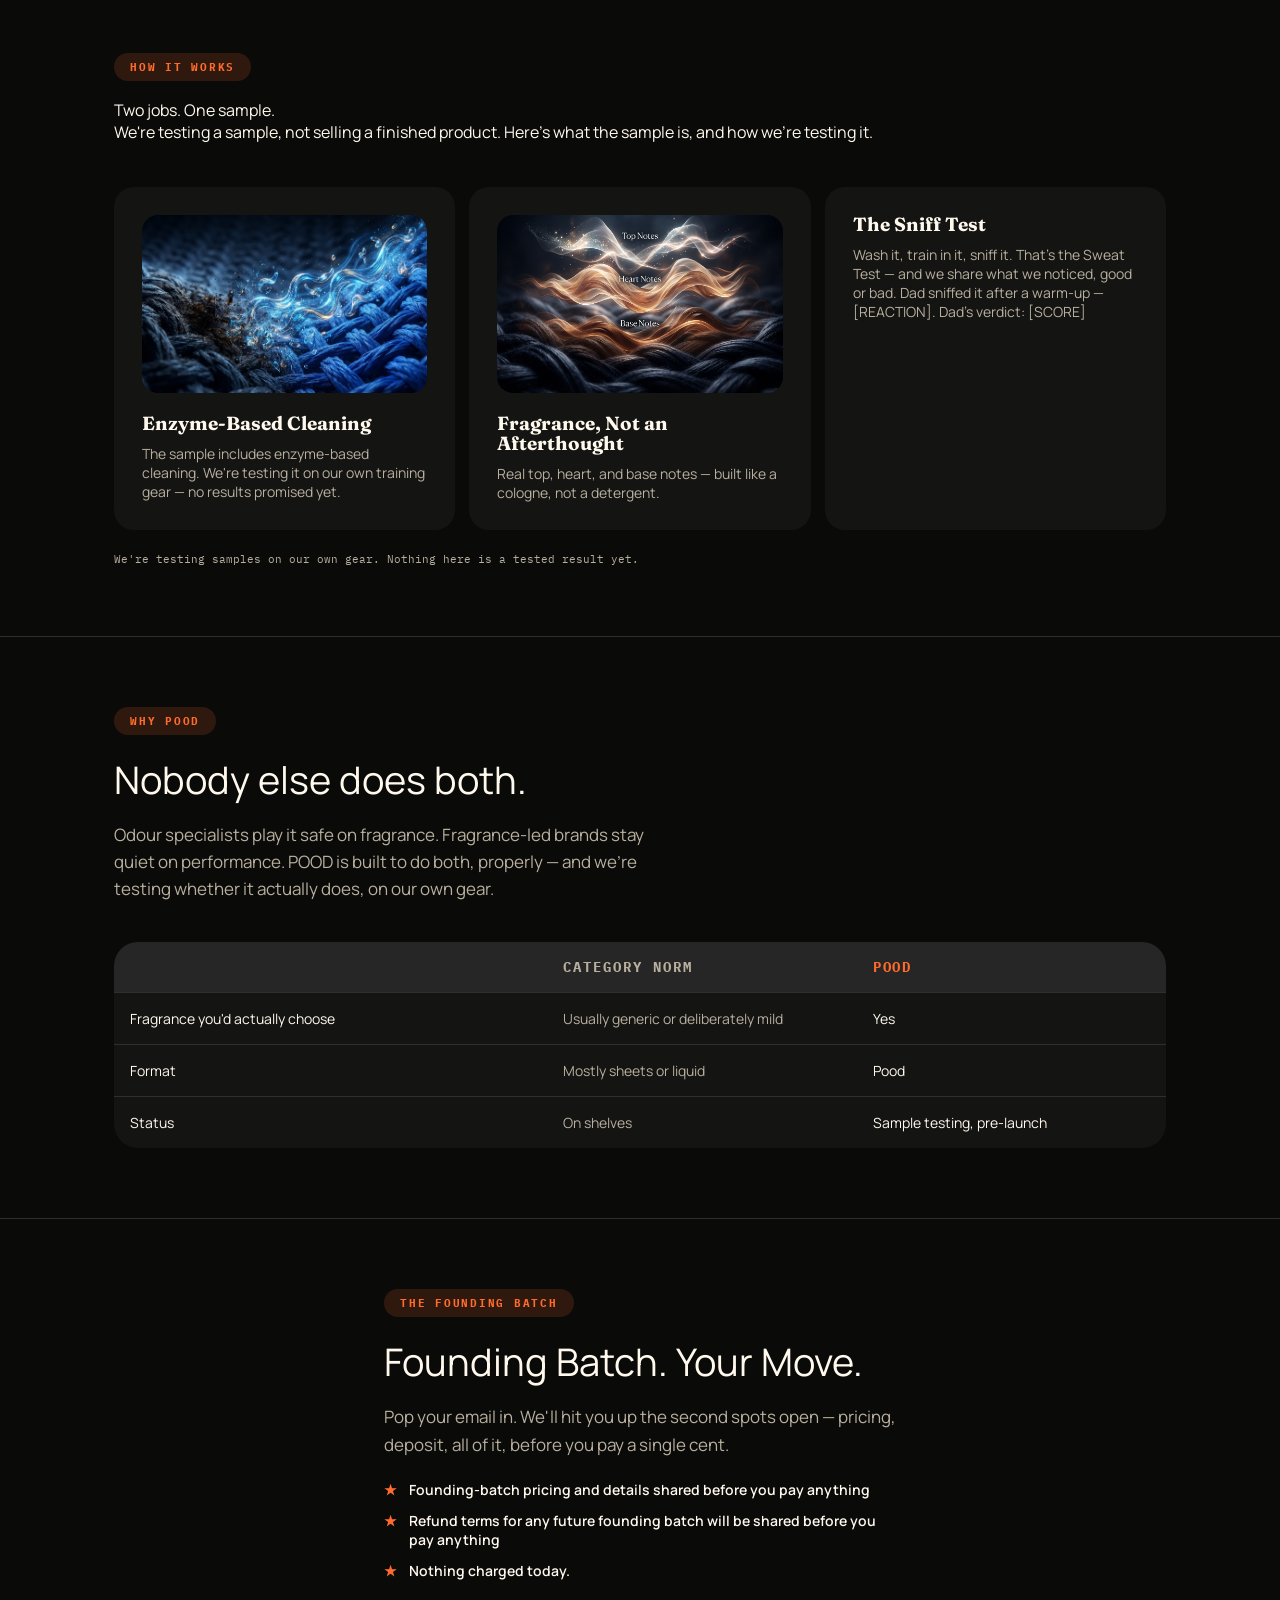
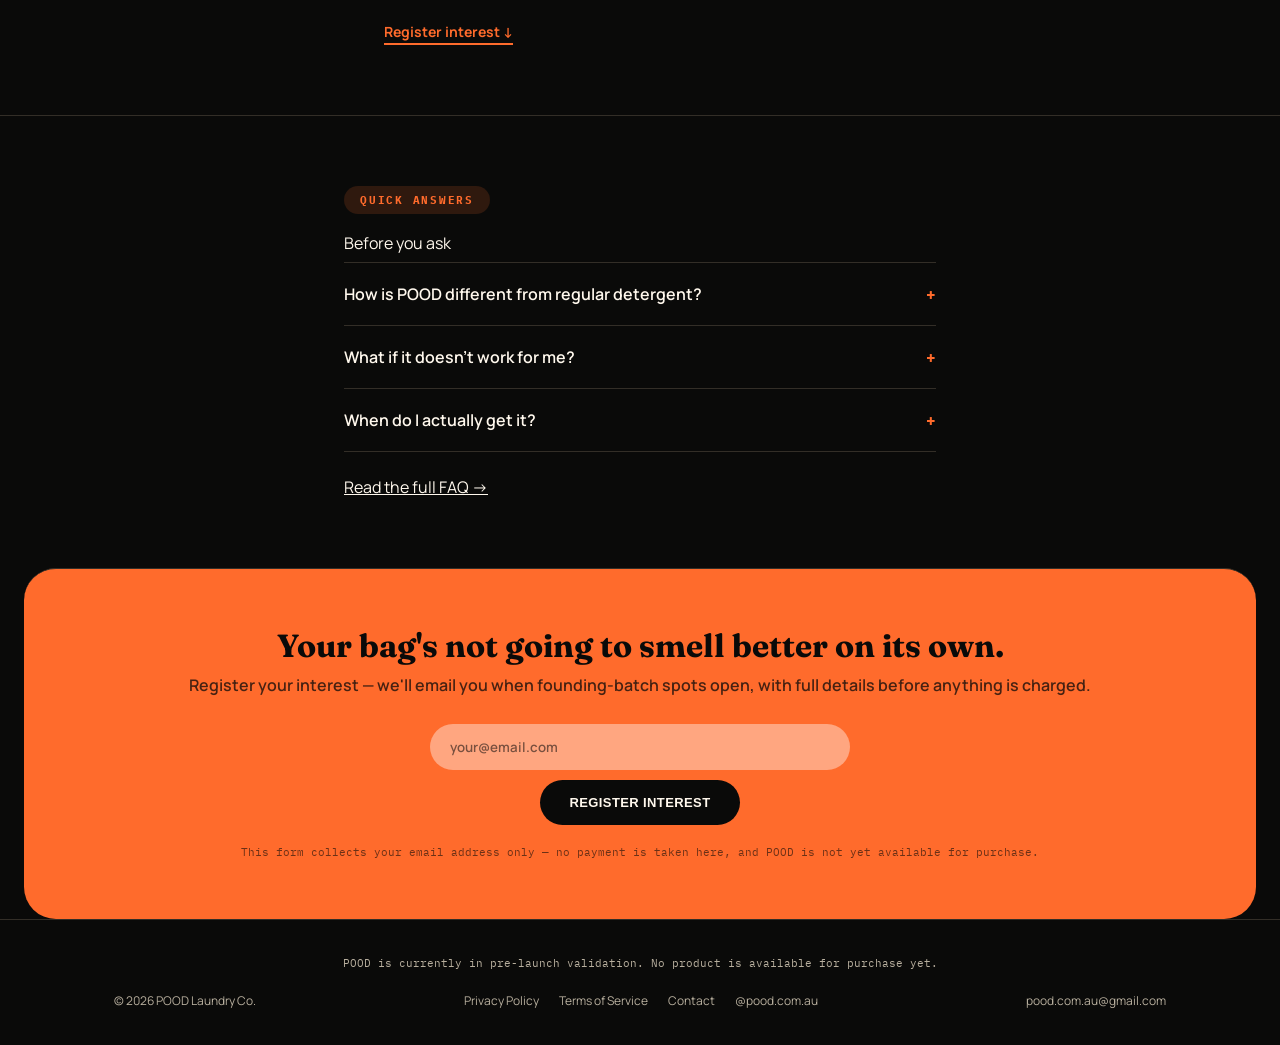
==== commit 56d9afa8: "Use pood.com.au@gmail.com as the contact email" ====
--- a/index.html
+++ b/index.html
@@ -202,7 +202,7 @@
     <div class="footer-row">
       <span>&copy; 2026 POOD Laundry Co.</span>
       <nav><a href='/privacy'>Privacy Policy</a><a href='/terms'>Terms of Service</a><a href='/contact'>Contact</a><a href="https://www.instagram.com/pood.com.au">@pood.com.au</a></nav>
-      <a href="mailto:hello@pood.co">hello@pood.co</a>
+      <a href="mailto:pood.com.au@gmail.com">pood.com.au@gmail.com</a>
     </div>
   </div>
 </footer>
@@ -227,7 +227,7 @@
       form.nextElementSibling.style.display = 'block';
     })
     .catch(() => {
-      alert("Something went wrong - please try again, or email hello@pood.co directly.");
+      alert("Something went wrong - please try again, or email pood.com.au@gmail.com directly.");
     });
     return false;
   }
